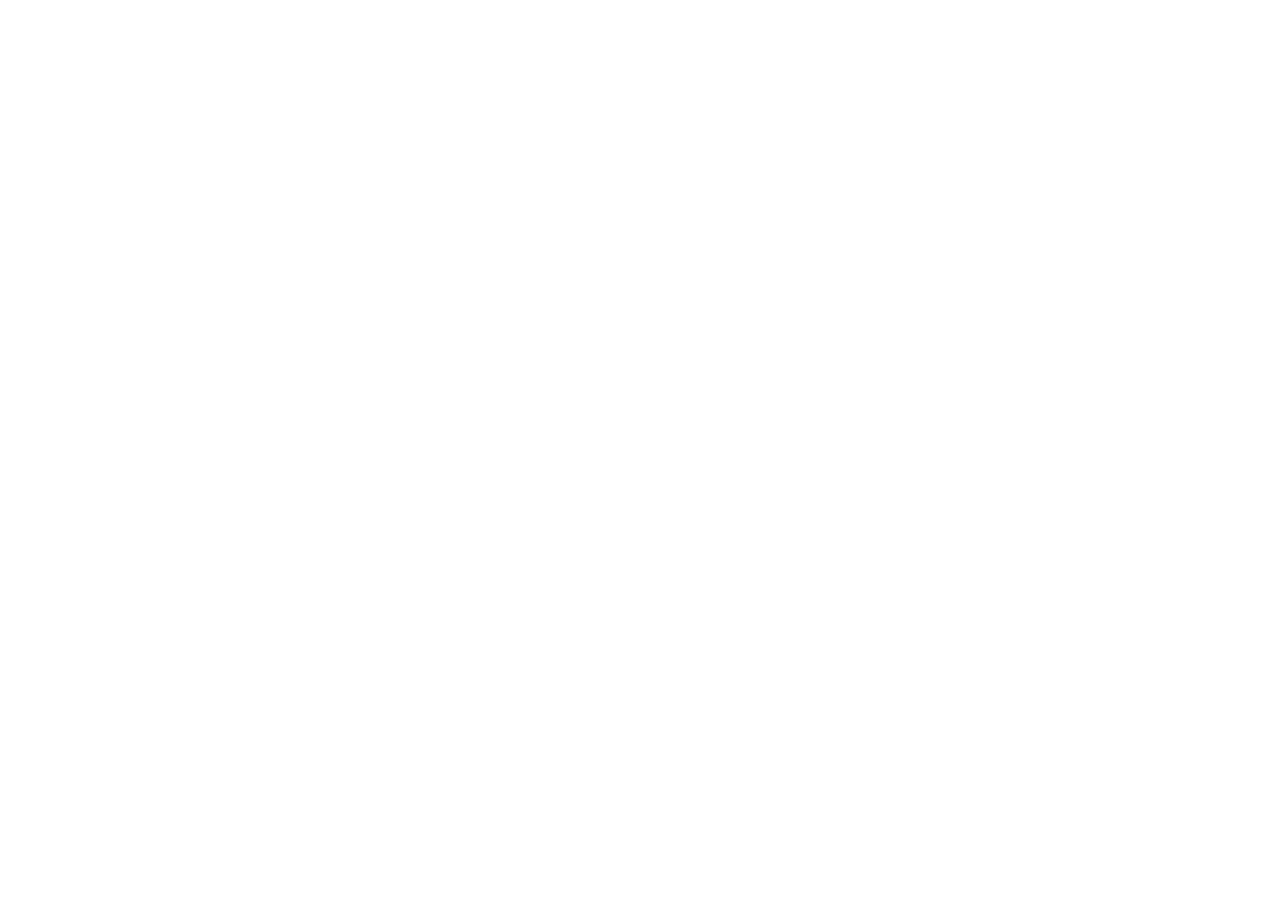
==== index.html @ 462b2a4e "创建大事件项目" ====
<!DOCTYPE html>
<html lang="en">
<head>
    <meta charset="UTF-8">
    <meta http-equiv="X-UA-Compatible" content="IE=edge">
    <meta name="viewport" content="width=device-width, initial-scale=1.0">
    <title>Document</title>
</head>
<body>
    
</body>
</html>
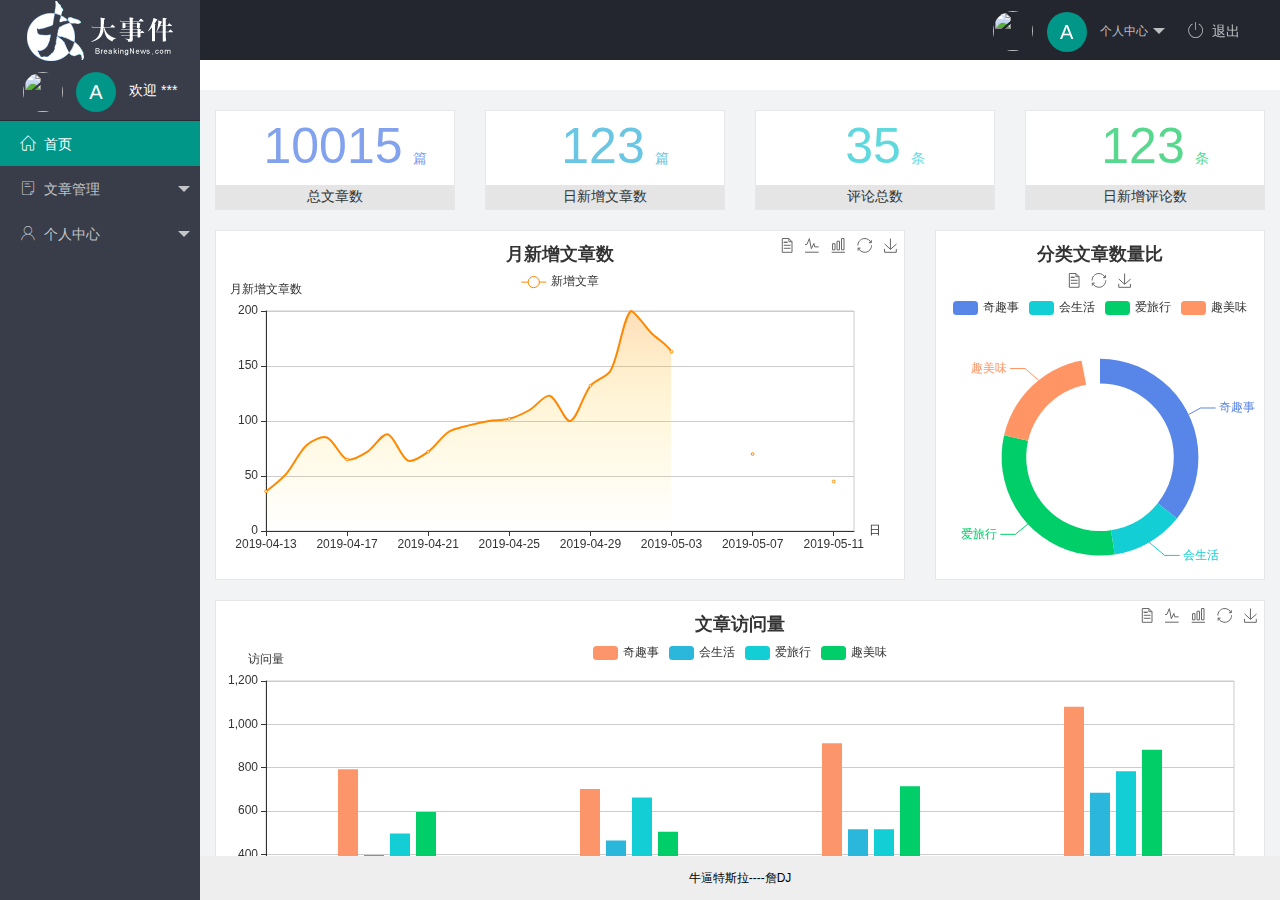
==== commit 27169ee4: "提交了index功能" ====
--- a/index.html
+++ b/index.html
@@ -1,12 +1,89 @@
 <!DOCTYPE html>
 <html lang="en">
+
 <head>
-    <meta charset="UTF-8">
-    <meta http-equiv="X-UA-Compatible" content="IE=edge">
-    <meta name="viewport" content="width=device-width, initial-scale=1.0">
+    <meta charset="UTF-8" />
+    <meta http-equiv="X-UA-Compatible" content="IE=edge" />
+    <meta name="viewport" content="width=device-width, initial-scale=1.0" />
     <title>Document</title>
+    <link rel="stylesheet" href="/assets/lib/layui/css/layui.css" />
+    <link rel="stylesheet" href="/assets/fonts/iconfont.css">
+    <link rel="stylesheet" href="/assets/css/index.css">
 </head>
+
 <body>
-    
+    <div class="layui-layout layui-layout-admin">
+        <div class="layui-header">
+            <div class="layui-logo layui-hide-xs layui-bg-black">
+                <img src="/assets/images/logo.png" alt="" />
+            </div>
+
+            <ul class="layui-nav layui-layout-right">
+                <li class="layui-nav-item layui-hide layui-show-md-inline-block">
+                    <!-- 右侧导航栏上面头像 -->
+                    <a href="javascript:;" class="userinfo">
+                        <img src="http://t.cn/RCzsdCq" class="layui-nav-img" />
+                        <span class="text-avatar">A</span>
+                        个人中心
+                    </a>
+                    <dl class="layui-nav-child">
+                        <dd><a href="">基本资料</a></dd>
+                        <dd><a href="">更换头像</a></dd>
+                        <dd><a href="">重置密码</a></dd>
+                    </dl>
+                </li>
+                <li class="layui-nav-item" lay-header-event="menuRight" lay-unselect>
+                    <a href="javascript:;" id="btnLogout"><span class="iconfont icon-tuichu"></span>退出</a>
+                </li>
+            </ul>
+        </div>
+
+
+        <div class="layui-side layui-bg-black">
+            <div class="layui-side-scroll">
+                <!-- 左侧导航区域（可配合layui已有的垂直导航） -->
+                <ul class="layui-nav layui-nav-tree" lay-shrink="all">
+                    <!-- 左侧侧边栏上面头像 -->
+                    <div class="userinfo">
+                        <img src="http://t.cn/RCzsdCq" class="layui-nav-img" />
+                        <span class="text-avatar">A</span>
+                        <span id="welcome">欢迎 ***</span>
+                    </div>
+                    <li class="layui-nav-item layui-this"><a href="/home/dashboard.html" target="fm"><span
+                                class="iconfont icon-home"></span>首页</a></li>
+                    <li class="layui-nav-item">
+                        <a class="" href="javascript:;"><span class="iconfont icon-16"></span>文章管理</a>
+                        <dl class="layui-nav-child">
+                            <dd><a href="javascript:;"><i class="layui-icon layui-icon-app"></i>文章类别</a></dd>
+                            <dd><a href="javascript:;"><i class="layui-icon layui-icon-app"></i>文章列表</a></dd>
+                            <dd><a href="javascript:;"><i class="layui-icon layui-icon-app"></i>发布文章</a></dd>
+                        </dl>
+                    </li>
+                    <li class="layui-nav-item">
+                        <a href="javascript:;"><span class="iconfont icon-user"></span>个人中心</a>
+                        <dl class="layui-nav-child">
+                            <dd><a href="javascript:;"><i class="layui-icon layui-icon-app"></i>基本资料</a></dd>
+                            <dd><a href="javascript:;"><i class="layui-icon layui-icon-app"></i>更换头像</a></dd>
+                            <dd><a href="javascript:;"><i class="layui-icon layui-icon-app"></i>重置密码</a></dd>
+                        </dl>
+                    </li>
+                </ul>
+            </div>
+        </div>
+        <div class="layui-body">
+            <!-- 内容主体区域 -->
+            <div style="padding: 15px"></div>
+            <iframe name="fm" src="/home/dashboard.html" frameborder="0"></iframe>
+        </div>
+
+        <div class="layui-footer">
+            牛逼特斯拉----詹DJ
+        </div>
+    </div>
+    <script src="/assets/lib/layui/layui.all.js"></script>
+    <script src="/assets/lib/jquery.js"></script>
+    <script src="/assets/js/baseUrl.js"></script>
+    <script src="/assets/js/index.js"></script>
 </body>
+
 </html>--- a/assets/lib/layui/css/layui.css
+++ b/assets/lib/layui/css/layui.css
@@ -0,0 +1,2 @@
+/** layui-v2.5.5 MIT License By https://www.layui.com */
+ .layui-inline,img{display:inline-block;vertical-align:middle}h1,h2,h3,h4,h5,h6{font-weight:400}.layui-edge,.layui-header,.layui-inline,.layui-main{position:relative}.layui-body,.layui-edge,.layui-elip{overflow:hidden}.layui-btn,.layui-edge,.layui-inline,img{vertical-align:middle}.layui-btn,.layui-disabled,.layui-icon,.layui-unselect{-moz-user-select:none;-webkit-user-select:none;-ms-user-select:none}.layui-elip,.layui-form-checkbox span,.layui-form-pane .layui-form-label{text-overflow:ellipsis;white-space:nowrap}.layui-breadcrumb,.layui-tree-btnGroup{visibility:hidden}blockquote,body,button,dd,div,dl,dt,form,h1,h2,h3,h4,h5,h6,input,li,ol,p,pre,td,textarea,th,ul{margin:0;padding:0;-webkit-tap-highlight-color:rgba(0,0,0,0)}a:active,a:hover{outline:0}img{border:none}li{list-style:none}table{border-collapse:collapse;border-spacing:0}h4,h5,h6{font-size:100%}button,input,optgroup,option,select,textarea{font-family:inherit;font-size:inherit;font-style:inherit;font-weight:inherit;outline:0}pre{white-space:pre-wrap;white-space:-moz-pre-wrap;white-space:-pre-wrap;white-space:-o-pre-wrap;word-wrap:break-word}body{line-height:24px;font:14px Helvetica Neue,Helvetica,PingFang SC,Tahoma,Arial,sans-serif}hr{height:1px;margin:10px 0;border:0;clear:both}a{color:#333;text-decoration:none}a:hover{color:#777}a cite{font-style:normal;*cursor:pointer}.layui-border-box,.layui-border-box *{box-sizing:border-box}.layui-box,.layui-box *{box-sizing:content-box}.layui-clear{clear:both;*zoom:1}.layui-clear:after{content:'\20';clear:both;*zoom:1;display:block;height:0}.layui-inline{*display:inline;*zoom:1}.layui-edge{display:inline-block;width:0;height:0;border-width:6px;border-style:dashed;border-color:transparent}.layui-edge-top{top:-4px;border-bottom-color:#999;border-bottom-style:solid}.layui-edge-right{border-left-color:#999;border-left-style:solid}.layui-edge-bottom{top:2px;border-top-color:#999;border-top-style:solid}.layui-edge-left{border-right-color:#999;border-right-style:solid}.layui-disabled,.layui-disabled:hover{color:#d2d2d2!important;cursor:not-allowed!important}.layui-circle{border-radius:100%}.layui-show{display:block!important}.layui-hide{display:none!important}@font-face{font-family:layui-icon;src:url(../font/iconfont.eot?v=250);src:url(../font/iconfont.eot?v=250#iefix) format('embedded-opentype'),url(../font/iconfont.woff2?v=250) format('woff2'),url(../font/iconfont.woff?v=250) format('woff'),url(../font/iconfont.ttf?v=250) format('truetype'),url(../font/iconfont.svg?v=250#layui-icon) format('svg')}.layui-icon{font-family:layui-icon!important;font-size:16px;font-style:normal;-webkit-font-smoothing:antialiased;-moz-osx-font-smoothing:grayscale}.layui-icon-reply-fill:before{content:"\e611"}.layui-icon-set-fill:before{content:"\e614"}.layui-icon-menu-fill:before{content:"\e60f"}.layui-icon-search:before{content:"\e615"}.layui-icon-share:before{content:"\e641"}.layui-icon-set-sm:before{content:"\e620"}.layui-icon-engine:before{content:"\e628"}.layui-icon-close:before{content:"\1006"}.layui-icon-close-fill:before{content:"\1007"}.layui-icon-chart-screen:before{content:"\e629"}.layui-icon-star:before{content:"\e600"}.layui-icon-circle-dot:before{content:"\e617"}.layui-icon-chat:before{content:"\e606"}.layui-icon-release:before{content:"\e609"}.layui-icon-list:before{content:"\e60a"}.layui-icon-chart:before{content:"\e62c"}.layui-icon-ok-circle:before{content:"\1005"}.layui-icon-layim-theme:before{content:"\e61b"}.layui-icon-table:before{content:"\e62d"}.layui-icon-right:before{content:"\e602"}.layui-icon-left:before{content:"\e603"}.layui-icon-cart-simple:before{content:"\e698"}.layui-icon-face-cry:before{content:"\e69c"}.layui-icon-face-smile:before{content:"\e6af"}.layui-icon-survey:before{content:"\e6b2"}.layui-icon-tree:before{content:"\e62e"}.layui-icon-upload-circle:before{content:"\e62f"}.layui-icon-add-circle:before{content:"\e61f"}.layui-icon-download-circle:before{content:"\e601"}.layui-icon-templeate-1:before{content:"\e630"}.layui-icon-util:before{content:"\e631"}.layui-icon-face-surprised:before{content:"\e664"}.layui-icon-edit:before{content:"\e642"}.layui-icon-speaker:before{content:"\e645"}.layui-icon-down:before{content:"\e61a"}.layui-icon-file:before{content:"\e621"}.layui-icon-layouts:before{content:"\e632"}.layui-icon-rate-half:before{content:"\e6c9"}.layui-icon-add-circle-fine:before{content:"\e608"}.layui-icon-prev-circle:before{content:"\e633"}.layui-icon-read:before{content:"\e705"}.layui-icon-404:before{content:"\e61c"}.layui-icon-carousel:before{content:"\e634"}.layui-icon-help:before{content:"\e607"}.layui-icon-code-circle:before{content:"\e635"}.layui-icon-water:before{content:"\e636"}.layui-icon-username:before{content:"\e66f"}.layui-icon-find-fill:before{content:"\e670"}.layui-icon-about:before{content:"\e60b"}.layui-icon-location:before{content:"\e715"}.layui-icon-up:before{content:"\e619"}.layui-icon-pause:before{content:"\e651"}.layui-icon-date:before{content:"\e637"}.layui-icon-layim-uploadfile:before{content:"\e61d"}.layui-icon-delete:before{content:"\e640"}.layui-icon-play:before{content:"\e652"}.layui-icon-top:before{content:"\e604"}.layui-icon-friends:before{content:"\e612"}.layui-icon-refresh-3:before{content:"\e9aa"}.layui-icon-ok:before{content:"\e605"}.layui-icon-layer:before{content:"\e638"}.layui-icon-face-smile-fine:before{content:"\e60c"}.layui-icon-dollar:before{content:"\e659"}.layui-icon-group:before{content:"\e613"}.layui-icon-layim-download:before{content:"\e61e"}.layui-icon-picture-fine:before{content:"\e60d"}.layui-icon-link:before{content:"\e64c"}.layui-icon-diamond:before{content:"\e735"}.layui-icon-log:before{content:"\e60e"}.layui-icon-rate-solid:before{content:"\e67a"}.layui-icon-fonts-del:before{content:"\e64f"}.layui-icon-unlink:before{content:"\e64d"}.layui-icon-fonts-clear:before{content:"\e639"}.layui-icon-triangle-r:before{content:"\e623"}.layui-icon-circle:before{content:"\e63f"}.layui-icon-radio:before{content:"\e643"}.layui-icon-align-center:before{content:"\e647"}.layui-icon-align-right:before{content:"\e648"}.layui-icon-align-left:before{content:"\e649"}.layui-icon-loading-1:before{content:"\e63e"}.layui-icon-return:before{content:"\e65c"}.layui-icon-fonts-strong:before{content:"\e62b"}.layui-icon-upload:before{content:"\e67c"}.layui-icon-dialogue:before{content:"\e63a"}.layui-icon-video:before{content:"\e6ed"}.layui-icon-headset:before{content:"\e6fc"}.layui-icon-cellphone-fine:before{content:"\e63b"}.layui-icon-add-1:before{content:"\e654"}.layui-icon-face-smile-b:before{content:"\e650"}.layui-icon-fonts-html:before{content:"\e64b"}.layui-icon-form:before{content:"\e63c"}.layui-icon-cart:before{content:"\e657"}.layui-icon-camera-fill:before{content:"\e65d"}.layui-icon-tabs:before{content:"\e62a"}.layui-icon-fonts-code:before{content:"\e64e"}.layui-icon-fire:before{content:"\e756"}.layui-icon-set:before{content:"\e716"}.layui-icon-fonts-u:before{content:"\e646"}.layui-icon-triangle-d:before{content:"\e625"}.layui-icon-tips:before{content:"\e702"}.layui-icon-picture:before{content:"\e64a"}.layui-icon-more-vertical:before{content:"\e671"}.layui-icon-flag:before{content:"\e66c"}.layui-icon-loading:before{content:"\e63d"}.layui-icon-fonts-i:before{content:"\e644"}.layui-icon-refresh-1:before{content:"\e666"}.layui-icon-rmb:before{content:"\e65e"}.layui-icon-home:before{content:"\e68e"}.layui-icon-user:before{content:"\e770"}.layui-icon-notice:before{content:"\e667"}.layui-icon-login-weibo:before{content:"\e675"}.layui-icon-voice:before{content:"\e688"}.layui-icon-upload-drag:before{content:"\e681"}.layui-icon-login-qq:before{content:"\e676"}.layui-icon-snowflake:before{content:"\e6b1"}.layui-icon-file-b:before{content:"\e655"}.layui-icon-template:before{content:"\e663"}.layui-icon-auz:before{content:"\e672"}.layui-icon-console:before{content:"\e665"}.layui-icon-app:before{content:"\e653"}.layui-icon-prev:before{content:"\e65a"}.layui-icon-website:before{content:"\e7ae"}.layui-icon-next:before{content:"\e65b"}.layui-icon-component:before{content:"\e857"}.layui-icon-more:before{content:"\e65f"}.layui-icon-login-wechat:before{content:"\e677"}.layui-icon-shrink-right:before{content:"\e668"}.layui-icon-spread-left:before{content:"\e66b"}.layui-icon-camera:before{content:"\e660"}.layui-icon-note:before{content:"\e66e"}.layui-icon-refresh:before{content:"\e669"}.layui-icon-female:before{content:"\e661"}.layui-icon-male:before{content:"\e662"}.layui-icon-password:before{content:"\e673"}.layui-icon-senior:before{content:"\e674"}.layui-icon-theme:before{content:"\e66a"}.layui-icon-tread:before{content:"\e6c5"}.layui-icon-praise:before{content:"\e6c6"}.layui-icon-star-fill:before{content:"\e658"}.layui-icon-rate:before{content:"\e67b"}.layui-icon-template-1:before{content:"\e656"}.layui-icon-vercode:before{content:"\e679"}.layui-icon-cellphone:before{content:"\e678"}.layui-icon-screen-full:before{content:"\e622"}.layui-icon-screen-restore:before{content:"\e758"}.layui-icon-cols:before{content:"\e610"}.layui-icon-export:before{content:"\e67d"}.layui-icon-print:before{content:"\e66d"}.layui-icon-slider:before{content:"\e714"}.layui-icon-addition:before{content:"\e624"}.layui-icon-subtraction:before{content:"\e67e"}.layui-icon-service:before{content:"\e626"}.layui-icon-transfer:before{content:"\e691"}.layui-main{width:1140px;margin:0 auto}.layui-header{z-index:1000;height:60px}.layui-header a:hover{transition:all .5s;-webkit-transition:all .5s}.layui-side{position:fixed;left:0;top:0;bottom:0;z-index:999;width:200px;overflow-x:hidden}.layui-side-scroll{position:relative;width:220px;height:100%;overflow-x:hidden}.layui-body{position:absolute;left:200px;right:0;top:0;bottom:0;z-index:998;width:auto;overflow-y:auto;box-sizing:border-box}.layui-layout-body{overflow:hidden}.layui-layout-admin .layui-header{background-color:#23262E}.layui-layout-admin .layui-side{top:60px;width:200px;overflow-x:hidden}.layui-layout-admin .layui-body{position:fixed;top:60px;bottom:44px}.layui-layout-admin .layui-main{width:auto;margin:0 15px}.layui-layout-admin .layui-footer{position:fixed;left:200px;right:0;bottom:0;height:44px;line-height:44px;padding:0 15px;background-color:#eee}.layui-layout-admin .layui-logo{position:absolute;left:0;top:0;width:200px;height:100%;line-height:60px;text-align:center;color:#009688;font-size:16px}.layui-layout-admin .layui-header .layui-nav{background:0 0}.layui-layout-left{position:absolute!important;left:200px;top:0}.layui-layout-right{position:absolute!important;right:0;top:0}.layui-container{position:relative;margin:0 auto;padding:0 15px;box-sizing:border-box}.layui-fluid{position:relative;margin:0 auto;padding:0 15px}.layui-row:after,.layui-row:before{content:'';display:block;clear:both}.layui-col-lg1,.layui-col-lg10,.layui-col-lg11,.layui-col-lg12,.layui-col-lg2,.layui-col-lg3,.layui-col-lg4,.layui-col-lg5,.layui-col-lg6,.layui-col-lg7,.layui-col-lg8,.layui-col-lg9,.layui-col-md1,.layui-col-md10,.layui-col-md11,.layui-col-md12,.layui-col-md2,.layui-col-md3,.layui-col-md4,.layui-col-md5,.layui-col-md6,.layui-col-md7,.layui-col-md8,.layui-col-md9,.layui-col-sm1,.layui-col-sm10,.layui-col-sm11,.layui-col-sm12,.layui-col-sm2,.layui-col-sm3,.layui-col-sm4,.layui-col-sm5,.layui-col-sm6,.layui-col-sm7,.layui-col-sm8,.layui-col-sm9,.layui-col-xs1,.layui-col-xs10,.layui-col-xs11,.layui-col-xs12,.layui-col-xs2,.layui-col-xs3,.layui-col-xs4,.layui-col-xs5,.layui-col-xs6,.layui-col-xs7,.layui-col-xs8,.layui-col-xs9{position:relative;display:block;box-sizing:border-box}.layui-col-xs1,.layui-col-xs10,.layui-col-xs11,.layui-col-xs12,.layui-col-xs2,.layui-col-xs3,.layui-col-xs4,.layui-col-xs5,.layui-col-xs6,.layui-col-xs7,.layui-col-xs8,.layui-col-xs9{float:left}.layui-col-xs1{width:8.33333333%}.layui-col-xs2{width:16.66666667%}.layui-col-xs3{width:25%}.layui-col-xs4{width:33.33333333%}.layui-col-xs5{width:41.66666667%}.layui-col-xs6{width:50%}.layui-col-xs7{width:58.33333333%}.layui-col-xs8{width:66.66666667%}.layui-col-xs9{width:75%}.layui-col-xs10{width:83.33333333%}.layui-col-xs11{width:91.66666667%}.layui-col-xs12{width:100%}.layui-col-xs-offset1{margin-left:8.33333333%}.layui-col-xs-offset2{margin-left:16.66666667%}.layui-col-xs-offset3{margin-left:25%}.layui-col-xs-offset4{margin-left:33.33333333%}.layui-col-xs-offset5{margin-left:41.66666667%}.layui-col-xs-offset6{margin-left:50%}.layui-col-xs-offset7{margin-left:58.33333333%}.layui-col-xs-offset8{margin-left:66.66666667%}.layui-col-xs-offset9{margin-left:75%}.layui-col-xs-offset10{margin-left:83.33333333%}.layui-col-xs-offset11{margin-left:91.66666667%}.layui-col-xs-offset12{margin-left:100%}@media screen and (max-width:768px){.layui-hide-xs{display:none!important}.layui-show-xs-block{display:block!important}.layui-show-xs-inline{display:inline!important}.layui-show-xs-inline-block{display:inline-block!important}}@media screen and (min-width:768px){.layui-container{width:750px}.layui-hide-sm{display:none!important}.layui-show-sm-block{display:block!important}.layui-show-sm-inline{display:inline!important}.layui-show-sm-inline-block{display:inline-block!important}.layui-col-sm1,.layui-col-sm10,.layui-col-sm11,.layui-col-sm12,.layui-col-sm2,.layui-col-sm3,.layui-col-sm4,.layui-col-sm5,.layui-col-sm6,.layui-col-sm7,.layui-col-sm8,.layui-col-sm9{float:left}.layui-col-sm1{width:8.33333333%}.layui-col-sm2{width:16.66666667%}.layui-col-sm3{width:25%}.layui-col-sm4{width:33.33333333%}.layui-col-sm5{width:41.66666667%}.layui-col-sm6{width:50%}.layui-col-sm7{width:58.33333333%}.layui-col-sm8{width:66.66666667%}.layui-col-sm9{width:75%}.layui-col-sm10{width:83.33333333%}.layui-col-sm11{width:91.66666667%}.layui-col-sm12{width:100%}.layui-col-sm-offset1{margin-left:8.33333333%}.layui-col-sm-offset2{margin-left:16.66666667%}.layui-col-sm-offset3{margin-left:25%}.layui-col-sm-offset4{margin-left:33.33333333%}.layui-col-sm-offset5{margin-left:41.66666667%}.layui-col-sm-offset6{margin-left:50%}.layui-col-sm-offset7{margin-left:58.33333333%}.layui-col-sm-offset8{margin-left:66.66666667%}.layui-col-sm-offset9{margin-left:75%}.layui-col-sm-offset10{margin-left:83.33333333%}.layui-col-sm-offset11{margin-left:91.66666667%}.layui-col-sm-offset12{margin-left:100%}}@media screen and (min-width:992px){.layui-container{width:970px}.layui-hide-md{display:none!important}.layui-show-md-block{display:block!important}.layui-show-md-inline{display:inline!important}.layui-show-md-inline-block{display:inline-block!important}.layui-col-md1,.layui-col-md10,.layui-col-md11,.layui-col-md12,.layui-col-md2,.layui-col-md3,.layui-col-md4,.layui-col-md5,.layui-col-md6,.layui-col-md7,.layui-col-md8,.layui-col-md9{float:left}.layui-col-md1{width:8.33333333%}.layui-col-md2{width:16.66666667%}.layui-col-md3{width:25%}.layui-col-md4{width:33.33333333%}.layui-col-md5{width:41.66666667%}.layui-col-md6{width:50%}.layui-col-md7{width:58.33333333%}.layui-col-md8{width:66.66666667%}.layui-col-md9{width:75%}.layui-col-md10{width:83.33333333%}.layui-col-md11{width:91.66666667%}.layui-col-md12{width:100%}.layui-col-md-offset1{margin-left:8.33333333%}.layui-col-md-offset2{margin-left:16.66666667%}.layui-col-md-offset3{margin-left:25%}.layui-col-md-offset4{margin-left:33.33333333%}.layui-col-md-offset5{margin-left:41.66666667%}.layui-col-md-offset6{margin-left:50%}.layui-col-md-offset7{margin-left:58.33333333%}.layui-col-md-offset8{margin-left:66.66666667%}.layui-col-md-offset9{margin-left:75%}.layui-col-md-offset10{margin-left:83.33333333%}.layui-col-md-offset11{margin-left:91.66666667%}.layui-col-md-offset12{margin-left:100%}}@media screen and (min-width:1200px){.layui-container{width:1170px}.layui-hide-lg{display:none!important}.layui-show-lg-block{display:block!important}.layui-show-lg-inline{display:inline!important}.layui-show-lg-inline-block{display:inline-block!important}.layui-col-lg1,.layui-col-lg10,.layui-col-lg11,.layui-col-lg12,.layui-col-lg2,.layui-col-lg3,.layui-col-lg4,.layui-col-lg5,.layui-col-lg6,.layui-col-lg7,.layui-col-lg8,.layui-col-lg9{float:left}.layui-col-lg1{width:8.33333333%}.layui-col-lg2{width:16.66666667%}.layui-col-lg3{width:25%}.layui-col-lg4{width:33.33333333%}.layui-col-lg5{width:41.66666667%}.layui-col-lg6{width:50%}.layui-col-lg7{width:58.33333333%}.layui-col-lg8{width:66.66666667%}.layui-col-lg9{width:75%}.layui-col-lg10{width:83.33333333%}.layui-col-lg11{width:91.66666667%}.layui-col-lg12{width:100%}.layui-col-lg-offset1{margin-left:8.33333333%}.layui-col-lg-offset2{margin-left:16.66666667%}.layui-col-lg-offset3{margin-left:25%}.layui-col-lg-offset4{margin-left:33.33333333%}.layui-col-lg-offset5{margin-left:41.66666667%}.layui-col-lg-offset6{margin-left:50%}.layui-col-lg-offset7{margin-left:58.33333333%}.layui-col-lg-offset8{margin-left:66.66666667%}.layui-col-lg-offset9{margin-left:75%}.layui-col-lg-offset10{margin-left:83.33333333%}.layui-col-lg-offset11{margin-left:91.66666667%}.layui-col-lg-offset12{margin-left:100%}}.layui-col-space1{margin:-.5px}.layui-col-space1>*{padding:.5px}.layui-col-space3{margin:-1.5px}.layui-col-space3>*{padding:1.5px}.layui-col-space5{margin:-2.5px}.layui-col-space5>*{padding:2.5px}.layui-col-space8{margin:-3.5px}.layui-col-space8>*{padding:3.5px}.layui-col-space10{margin:-5px}.layui-col-space10>*{padding:5px}.layui-col-space12{margin:-6px}.layui-col-space12>*{padding:6px}.layui-col-space15{margin:-7.5px}.layui-col-space15>*{padding:7.5px}.layui-col-space18{margin:-9px}.layui-col-space18>*{padding:9px}.layui-col-space20{margin:-10px}.layui-col-space20>*{padding:10px}.layui-col-space22{margin:-11px}.layui-col-space22>*{padding:11px}.layui-col-space25{margin:-12.5px}.layui-col-space25>*{padding:12.5px}.layui-col-space30{margin:-15px}.layui-col-space30>*{padding:15px}.layui-btn,.layui-input,.layui-select,.layui-textarea,.layui-upload-button{outline:0;-webkit-appearance:none;transition:all .3s;-webkit-transition:all .3s;box-sizing:border-box}.layui-elem-quote{margin-bottom:10px;padding:15px;line-height:22px;border-left:5px solid #009688;border-radius:0 2px 2px 0;background-color:#f2f2f2}.layui-quote-nm{border-style:solid;border-width:1px 1px 1px 5px;background:0 0}.layui-elem-field{margin-bottom:10px;padding:0;border-width:1px;border-style:solid}.layui-elem-field legend{margin-left:20px;padding:0 10px;font-size:20px;font-weight:300}.layui-field-title{margin:10px 0 20px;border-width:1px 0 0}.layui-field-box{padding:10px 15px}.layui-field-title .layui-field-box{padding:10px 0}.layui-progress{position:relative;height:6px;border-radius:20px;background-color:#e2e2e2}.layui-progress-bar{position:absolute;left:0;top:0;width:0;max-width:100%;height:6px;border-radius:20px;text-align:right;background-color:#5FB878;transition:all .3s;-webkit-transition:all .3s}.layui-progress-big,.layui-progress-big .layui-progress-bar{height:18px;line-height:18px}.layui-progress-text{position:relative;top:-20px;line-height:18px;font-size:12px;color:#666}.layui-progress-big .layui-progress-text{position:static;padding:0 10px;color:#fff}.layui-collapse{border-width:1px;border-style:solid;border-radius:2px}.layui-colla-content,.layui-colla-item{border-top-width:1px;border-top-style:solid}.layui-colla-item:first-child{border-top:none}.layui-colla-title{position:relative;height:42px;line-height:42px;padding:0 15px 0 35px;color:#333;background-color:#f2f2f2;cursor:pointer;font-size:14px;overflow:hidden}.layui-colla-content{display:none;padding:10px 15px;line-height:22px;color:#666}.layui-colla-icon{position:absolute;left:15px;top:0;font-size:14px}.layui-card{margin-bottom:15px;border-radius:2px;background-color:#fff;box-shadow:0 1px 2px 0 rgba(0,0,0,.05)}.layui-card:last-child{margin-bottom:0}.layui-card-header{position:relative;height:42px;line-height:42px;padding:0 15px;border-bottom:1px solid #f6f6f6;color:#333;border-radius:2px 2px 0 0;font-size:14px}.layui-bg-black,.layui-bg-blue,.layui-bg-cyan,.layui-bg-green,.layui-bg-orange,.layui-bg-red{color:#fff!important}.layui-card-body{position:relative;padding:10px 15px;line-height:24px}.layui-card-body[pad15]{padding:15px}.layui-card-body[pad20]{padding:20px}.layui-card-body .layui-table{margin:5px 0}.layui-card .layui-tab{margin:0}.layui-panel-window{position:relative;padding:15px;border-radius:0;border-top:5px solid #E6E6E6;background-color:#fff}.layui-auxiliar-moving{position:fixed;left:0;right:0;top:0;bottom:0;width:100%;height:100%;background:0 0;z-index:9999999999}.layui-form-label,.layui-form-mid,.layui-form-select,.layui-input-block,.layui-input-inline,.layui-textarea{position:relative}.layui-bg-red{background-color:#FF5722!important}.layui-bg-orange{background-color:#FFB800!important}.layui-bg-green{background-color:#009688!important}.layui-bg-cyan{background-color:#2F4056!important}.layui-bg-blue{background-color:#1E9FFF!important}.layui-bg-black{background-color:#393D49!important}.layui-bg-gray{background-color:#eee!important;color:#666!important}.layui-badge-rim,.layui-colla-content,.layui-colla-item,.layui-collapse,.layui-elem-field,.layui-form-pane .layui-form-item[pane],.layui-form-pane .layui-form-label,.layui-input,.layui-layedit,.layui-layedit-tool,.layui-quote-nm,.layui-select,.layui-tab-bar,.layui-tab-card,.layui-tab-title,.layui-tab-title .layui-this:after,.layui-textarea{border-color:#e6e6e6}.layui-timeline-item:before,hr{background-color:#e6e6e6}.layui-text{line-height:22px;font-size:14px;color:#666}.layui-text h1,.layui-text h2,.layui-text h3{font-weight:500;color:#333}.layui-text h1{font-size:30px}.layui-text h2{font-size:24px}.layui-text h3{font-size:18px}.layui-text a:not(.layui-btn){color:#01AAED}.layui-text a:not(.layui-btn):hover{text-decoration:underline}.layui-text ul{padding:5px 0 5px 15px}.layui-text ul li{margin-top:5px;list-style-type:disc}.layui-text em,.layui-word-aux{color:#999!important;padding:0 5px!important}.layui-btn{display:inline-block;height:38px;line-height:38px;padding:0 18px;background-color:#009688;color:#fff;white-space:nowrap;text-align:center;font-size:14px;border:none;border-radius:2px;cursor:pointer}.layui-btn:hover{opacity:.8;filter:alpha(opacity=80);color:#fff}.layui-btn:active{opacity:1;filter:alpha(opacity=100)}.layui-btn+.layui-btn{margin-left:10px}.layui-btn-container{font-size:0}.layui-btn-container .layui-btn{margin-right:10px;margin-bottom:10px}.layui-btn-container .layui-btn+.layui-btn{margin-left:0}.layui-table .layui-btn-container .layui-btn{margin-bottom:9px}.layui-btn-radius{border-radius:100px}.layui-btn .layui-icon{margin-right:3px;font-size:18px;vertical-align:bottom;vertical-align:middle\9}.layui-btn-primary{border:1px solid #C9C9C9;background-color:#fff;color:#555}.layui-btn-primary:hover{border-color:#009688;color:#333}.layui-btn-normal{background-color:#1E9FFF}.layui-btn-warm{background-color:#FFB800}.layui-btn-danger{background-color:#FF5722}.layui-btn-checked{background-color:#5FB878}.layui-btn-disabled,.layui-btn-disabled:active,.layui-btn-disabled:hover{border:1px solid #e6e6e6;background-color:#FBFBFB;color:#C9C9C9;cursor:not-allowed;opacity:1}.layui-btn-lg{height:44px;line-height:44px;padding:0 25px;font-size:16px}.layui-btn-sm{height:30px;line-height:30px;padding:0 10px;font-size:12px}.layui-btn-sm i{font-size:16px!important}.layui-btn-xs{height:22px;line-height:22px;padding:0 5px;font-size:12px}.layui-btn-xs i{font-size:14px!important}.layui-btn-group{display:inline-block;vertical-align:middle;font-size:0}.layui-btn-group .layui-btn{margin-left:0!important;margin-right:0!important;border-left:1px solid rgba(255,255,255,.5);border-radius:0}.layui-btn-group .layui-btn-primary{border-left:none}.layui-btn-group .layui-btn-primary:hover{border-color:#C9C9C9;color:#009688}.layui-btn-group .layui-btn:first-child{border-left:none;border-radius:2px 0 0 2px}.layui-btn-group .layui-btn-primary:first-child{border-left:1px solid #c9c9c9}.layui-btn-group .layui-btn:last-child{border-radius:0 2px 2px 0}.layui-btn-group .layui-btn+.layui-btn{margin-left:0}.layui-btn-group+.layui-btn-group{margin-left:10px}.layui-btn-fluid{width:100%}.layui-input,.layui-select,.layui-textarea{height:38px;line-height:1.3;line-height:38px\9;border-width:1px;border-style:solid;background-color:#fff;border-radius:2px}.layui-input::-webkit-input-placeholder,.layui-select::-webkit-input-placeholder,.layui-textarea::-webkit-input-placeholder{line-height:1.3}.layui-input,.layui-textarea{display:block;width:100%;padding-left:10px}.layui-input:hover,.layui-textarea:hover{border-color:#D2D2D2!important}.layui-input:focus,.layui-textarea:focus{border-color:#C9C9C9!important}.layui-textarea{min-height:100px;height:auto;line-height:20px;padding:6px 10px;resize:vertical}.layui-select{padding:0 10px}.layui-form input[type=checkbox],.layui-form input[type=radio],.layui-form select{display:none}.layui-form [lay-ignore]{display:initial}.layui-form-item{margin-bottom:15px;clear:both;*zoom:1}.layui-form-item:after{content:'\20';clear:both;*zoom:1;display:block;height:0}.layui-form-label{float:left;display:block;padding:9px 15px;width:80px;font-weight:400;line-height:20px;text-align:right}.layui-form-label-col{display:block;float:none;padding:9px 0;line-height:20px;text-align:left}.layui-form-item .layui-inline{margin-bottom:5px;margin-right:10px}.layui-input-block{margin-left:110px;min-height:36px}.layui-input-inline{display:inline-block;vertical-align:middle}.layui-form-item .layui-input-inline{float:left;width:190px;margin-right:10px}.layui-form-text .layui-input-inline{width:auto}.layui-form-mid{float:left;display:block;padding:9px 0!important;line-height:20px;margin-right:10px}.layui-form-danger+.layui-form-select .layui-input,.layui-form-danger:focus{border-color:#FF5722!important}.layui-form-select .layui-input{padding-right:30px;cursor:pointer}.layui-form-select .layui-edge{position:absolute;right:10px;top:50%;margin-top:-3px;cursor:pointer;border-width:6px;border-top-color:#c2c2c2;border-top-style:solid;transition:all .3s;-webkit-transition:all .3s}.layui-form-select dl{display:none;position:absolute;left:0;top:42px;padding:5px 0;z-index:899;min-width:100%;border:1px solid #d2d2d2;max-height:300px;overflow-y:auto;background-color:#fff;border-radius:2px;box-shadow:0 2px 4px rgba(0,0,0,.12);box-sizing:border-box}.layui-form-select dl dd,.layui-form-select dl dt{padding:0 10px;line-height:36px;white-space:nowrap;overflow:hidden;text-overflow:ellipsis}.layui-form-select dl dt{font-size:12px;color:#999}.layui-form-select dl dd{cursor:pointer}.layui-form-select dl dd:hover{background-color:#f2f2f2;-webkit-transition:.5s all;transition:.5s all}.layui-form-select .layui-select-group dd{padding-left:20px}.layui-form-select dl dd.layui-select-tips{padding-left:10px!important;color:#999}.layui-form-select dl dd.layui-this{background-color:#5FB878;color:#fff}.layui-form-checkbox,.layui-form-select dl dd.layui-disabled{background-color:#fff}.layui-form-selected dl{display:block}.layui-form-checkbox,.layui-form-checkbox *,.layui-form-switch{display:inline-block;vertical-align:middle}.layui-form-selected .layui-edge{margin-top:-9px;-webkit-transform:rotate(180deg);transform:rotate(180deg);margin-top:-3px\9}:root .layui-form-selected .layui-edge{margin-top:-9px\0/IE9}.layui-form-selectup dl{top:auto;bottom:42px}.layui-select-none{margin:5px 0;text-align:center;color:#999}.layui-select-disabled .layui-disabled{border-color:#eee!important}.layui-select-disabled .layui-edge{border-top-color:#d2d2d2}.layui-form-checkbox{position:relative;height:30px;line-height:30px;margin-right:10px;padding-right:30px;cursor:pointer;font-size:0;-webkit-transition:.1s linear;transition:.1s linear;box-sizing:border-box}.layui-form-checkbox span{padding:0 10px;height:100%;font-size:14px;border-radius:2px 0 0 2px;background-color:#d2d2d2;color:#fff;overflow:hidden}.layui-form-checkbox:hover span{background-color:#c2c2c2}.layui-form-checkbox i{position:absolute;right:0;top:0;width:30px;height:28px;border:1px solid #d2d2d2;border-left:none;border-radius:0 2px 2px 0;color:#fff;font-size:20px;text-align:center}.layui-form-checkbox:hover i{border-color:#c2c2c2;color:#c2c2c2}.layui-form-checked,.layui-form-checked:hover{border-color:#5FB878}.layui-form-checked span,.layui-form-checked:hover span{background-color:#5FB878}.layui-form-checked i,.layui-form-checked:hover i{color:#5FB878}.layui-form-item .layui-form-checkbox{margin-top:4px}.layui-form-checkbox[lay-skin=primary]{height:auto!important;line-height:normal!important;min-width:18px;min-height:18px;border:none!important;margin-right:0;padding-left:28px;padding-right:0;background:0 0}.layui-form-checkbox[lay-skin=primary] span{padding-left:0;padding-right:15px;line-height:18px;background:0 0;color:#666}.layui-form-checkbox[lay-skin=primary] i{right:auto;left:0;width:16px;height:16px;line-height:16px;border:1px solid #d2d2d2;font-size:12px;border-radius:2px;background-color:#fff;-webkit-transition:.1s linear;transition:.1s linear}.layui-form-checkbox[lay-skin=primary]:hover i{border-color:#5FB878;color:#fff}.layui-form-checked[lay-skin=primary] i{border-color:#5FB878!important;background-color:#5FB878;color:#fff}.layui-checkbox-disbaled[lay-skin=primary] span{background:0 0!important;color:#c2c2c2}.layui-checkbox-disbaled[lay-skin=primary]:hover i{border-color:#d2d2d2}.layui-form-item .layui-form-checkbox[lay-skin=primary]{margin-top:10px}.layui-form-switch{position:relative;height:22px;line-height:22px;min-width:35px;padding:0 5px;margin-top:8px;border:1px solid #d2d2d2;border-radius:20px;cursor:pointer;background-color:#fff;-webkit-transition:.1s linear;transition:.1s linear}.layui-form-switch i{position:absolute;left:5px;top:3px;width:16px;height:16px;border-radius:20px;background-color:#d2d2d2;-webkit-transition:.1s linear;transition:.1s linear}.layui-form-switch em{position:relative;top:0;width:25px;margin-left:21px;padding:0!important;text-align:center!important;color:#999!important;font-style:normal!important;font-size:12px}.layui-form-onswitch{border-color:#5FB878;background-color:#5FB878}.layui-checkbox-disbaled,.layui-checkbox-disbaled i{border-color:#e2e2e2!important}.layui-form-onswitch i{left:100%;margin-left:-21px;background-color:#fff}.layui-form-onswitch em{margin-left:5px;margin-right:21px;color:#fff!important}.layui-checkbox-disbaled span{background-color:#e2e2e2!important}.layui-checkbox-disbaled:hover i{color:#fff!important}[lay-radio]{display:none}.layui-form-radio,.layui-form-radio *{display:inline-block;vertical-align:middle}.layui-form-radio{line-height:28px;margin:6px 10px 0 0;padding-right:10px;cursor:pointer;font-size:0}.layui-form-radio *{font-size:14px}.layui-form-radio>i{margin-right:8px;font-size:22px;color:#c2c2c2}.layui-form-radio>i:hover,.layui-form-radioed>i{color:#5FB878}.layui-radio-disbaled>i{color:#e2e2e2!important}.layui-form-pane .layui-form-label{width:110px;padding:8px 15px;height:38px;line-height:20px;border-width:1px;border-style:solid;border-radius:2px 0 0 2px;text-align:center;background-color:#FBFBFB;overflow:hidden;box-sizing:border-box}.layui-form-pane .layui-input-inline{margin-left:-1px}.layui-form-pane .layui-input-block{margin-left:110px;left:-1px}.layui-form-pane .layui-input{border-radius:0 2px 2px 0}.layui-form-pane .layui-form-text .layui-form-label{float:none;width:100%;border-radius:2px;box-sizing:border-box;text-align:left}.layui-form-pane .layui-form-text .layui-input-inline{display:block;margin:0;top:-1px;clear:both}.layui-form-pane .layui-form-text .layui-input-block{margin:0;left:0;top:-1px}.layui-form-pane .layui-form-text .layui-textarea{min-height:100px;border-radius:0 0 2px 2px}.layui-form-pane .layui-form-checkbox{margin:4px 0 4px 10px}.layui-form-pane .layui-form-radio,.layui-form-pane .layui-form-switch{margin-top:6px;margin-left:10px}.layui-form-pane .layui-form-item[pane]{position:relative;border-width:1px;border-style:solid}.layui-form-pane .layui-form-item[pane] .layui-form-label{position:absolute;left:0;top:0;height:100%;border-width:0 1px 0 0}.layui-form-pane .layui-form-item[pane] .layui-input-inline{margin-left:110px}@media screen and (max-width:450px){.layui-form-item .layui-form-label{text-overflow:ellipsis;overflow:hidden;white-space:nowrap}.layui-form-item .layui-inline{display:block;margin-right:0;margin-bottom:20px;clear:both}.layui-form-item .layui-inline:after{content:'\20';clear:both;display:block;height:0}.layui-form-item .layui-input-inline{display:block;float:none;left:-3px;width:auto;margin:0 0 10px 112px}.layui-form-item .layui-input-inline+.layui-form-mid{margin-left:110px;top:-5px;padding:0}.layui-form-item .layui-form-checkbox{margin-right:5px;margin-bottom:5px}}.layui-layedit{border-width:1px;border-style:solid;border-radius:2px}.layui-layedit-tool{padding:3px 5px;border-bottom-width:1px;border-bottom-style:solid;font-size:0}.layedit-tool-fixed{position:fixed;top:0;border-top:1px solid #e2e2e2}.layui-layedit-tool .layedit-tool-mid,.layui-layedit-tool .layui-icon{display:inline-block;vertical-align:middle;text-align:center;font-size:14px}.layui-layedit-tool .layui-icon{position:relative;width:32px;height:30px;line-height:30px;margin:3px 5px;color:#777;cursor:pointer;border-radius:2px}.layui-layedit-tool .layui-icon:hover{color:#393D49}.layui-layedit-tool .layui-icon:active{color:#000}.layui-layedit-tool .layedit-tool-active{background-color:#e2e2e2;color:#000}.layui-layedit-tool .layui-disabled,.layui-layedit-tool .layui-disabled:hover{color:#d2d2d2;cursor:not-allowed}.layui-layedit-tool .layedit-tool-mid{width:1px;height:18px;margin:0 10px;background-color:#d2d2d2}.layedit-tool-html{width:50px!important;font-size:30px!important}.layedit-tool-b,.layedit-tool-code,.layedit-tool-help{font-size:16px!important}.layedit-tool-d,.layedit-tool-face,.layedit-tool-image,.layedit-tool-unlink{font-size:18px!important}.layedit-tool-image input{position:absolute;font-size:0;left:0;top:0;width:100%;height:100%;opacity:.01;filter:Alpha(opacity=1);cursor:pointer}.layui-layedit-iframe iframe{display:block;width:100%}#LAY_layedit_code{overflow:hidden}.layui-laypage{display:inline-block;*display:inline;*zoom:1;vertical-align:middle;margin:10px 0;font-size:0}.layui-laypage>a:first-child,.layui-laypage>a:first-child em{border-radius:2px 0 0 2px}.layui-laypage>a:last-child,.layui-laypage>a:last-child em{border-radius:0 2px 2px 0}.layui-laypage>:first-child{margin-left:0!important}.layui-laypage>:last-child{margin-right:0!important}.layui-laypage a,.layui-laypage button,.layui-laypage input,.layui-laypage select,.layui-laypage span{border:1px solid #e2e2e2}.layui-laypage a,.layui-laypage span{display:inline-block;*display:inline;*zoom:1;vertical-align:middle;padding:0 15px;height:28px;line-height:28px;margin:0 -1px 5px 0;background-color:#fff;color:#333;font-size:12px}.layui-flow-more a *,.layui-laypage input,.layui-table-view select[lay-ignore]{display:inline-block}.layui-laypage a:hover{color:#009688}.layui-laypage em{font-style:normal}.layui-laypage .layui-laypage-spr{color:#999;font-weight:700}.layui-laypage a{text-decoration:none}.layui-laypage .layui-laypage-curr{position:relative}.layui-laypage .layui-laypage-curr em{position:relative;color:#fff}.layui-laypage .layui-laypage-curr .layui-laypage-em{position:absolute;left:-1px;top:-1px;padding:1px;width:100%;height:100%;background-color:#009688}.layui-laypage-em{border-radius:2px}.layui-laypage-next em,.layui-laypage-prev em{font-family:Sim sun;font-size:16px}.layui-laypage .layui-laypage-count,.layui-laypage .layui-laypage-limits,.layui-laypage .layui-laypage-refresh,.layui-laypage .layui-laypage-skip{margin-left:10px;margin-right:10px;padding:0;border:none}.layui-laypage .layui-laypage-limits,.layui-laypage .layui-laypage-refresh{vertical-align:top}.layui-laypage .layui-laypage-refresh i{font-size:18px;cursor:pointer}.layui-laypage select{height:22px;padding:3px;border-radius:2px;cursor:pointer}.layui-laypage .layui-laypage-skip{height:30px;line-height:30px;color:#999}.layui-laypage button,.layui-laypage input{height:30px;line-height:30px;border-radius:2px;vertical-align:top;background-color:#fff;box-sizing:border-box}.layui-laypage input{width:40px;margin:0 10px;padding:0 3px;text-align:center}.layui-laypage input:focus,.layui-laypage select:focus{border-color:#009688!important}.layui-laypage button{margin-left:10px;padding:0 10px;cursor:pointer}.layui-table,.layui-table-view{margin:10px 0}.layui-flow-more{margin:10px 0;text-align:center;color:#999;font-size:14px}.layui-flow-more a{height:32px;line-height:32px}.layui-flow-more a *{vertical-align:top}.layui-flow-more a cite{padding:0 20px;border-radius:3px;background-color:#eee;color:#333;font-style:normal}.layui-flow-more a cite:hover{opacity:.8}.layui-flow-more a i{font-size:30px;color:#737383}.layui-table{width:100%;background-color:#fff;color:#666}.layui-table tr{transition:all .3s;-webkit-transition:all .3s}.layui-table th{text-align:left;font-weight:400}.layui-table tbody tr:hover,.layui-table thead tr,.layui-table-click,.layui-table-header,.layui-table-hover,.layui-table-mend,.layui-table-patch,.layui-table-tool,.layui-table-total,.layui-table-total tr,.layui-table[lay-even] tr:nth-child(even){background-color:#f2f2f2}.layui-table td,.layui-table th,.layui-table-col-set,.layui-table-fixed-r,.layui-table-grid-down,.layui-table-header,.layui-table-page,.layui-table-tips-main,.layui-table-tool,.layui-table-total,.layui-table-view,.layui-table[lay-skin=line],.layui-table[lay-skin=row]{border-width:1px;border-style:solid;border-color:#e6e6e6}.layui-table td,.layui-table th{position:relative;padding:9px 15px;min-height:20px;line-height:20px;font-size:14px}.layui-table[lay-skin=line] td,.layui-table[lay-skin=line] th{border-width:0 0 1px}.layui-table[lay-skin=row] td,.layui-table[lay-skin=row] th{border-width:0 1px 0 0}.layui-table[lay-skin=nob] td,.layui-table[lay-skin=nob] th{border:none}.layui-table img{max-width:100px}.layui-table[lay-size=lg] td,.layui-table[lay-size=lg] th{padding:15px 30px}.layui-table-view .layui-table[lay-size=lg] .layui-table-cell{height:40px;line-height:40px}.layui-table[lay-size=sm] td,.layui-table[lay-size=sm] th{font-size:12px;padding:5px 10px}.layui-table-view .layui-table[lay-size=sm] .layui-table-cell{height:20px;line-height:20px}.layui-table[lay-data]{display:none}.layui-table-box{position:relative;overflow:hidden}.layui-table-view .layui-table{position:relative;width:auto;margin:0}.layui-table-view .layui-table[lay-skin=line]{border-width:0 1px 0 0}.layui-table-view .layui-table[lay-skin=row]{border-width:0 0 1px}.layui-table-view .layui-table td,.layui-table-view .layui-table th{padding:5px 0;border-top:none;border-left:none}.layui-table-view .layui-table th.layui-unselect .layui-table-cell span{cursor:pointer}.layui-table-view .layui-table td{cursor:default}.layui-table-view .layui-table td[data-edit=text]{cursor:text}.layui-table-view .layui-form-checkbox[lay-skin=primary] i{width:18px;height:18px}.layui-table-view .layui-form-radio{line-height:0;padding:0}.layui-table-view .layui-form-radio>i{margin:0;font-size:20px}.layui-table-init{position:absolute;left:0;top:0;width:100%;height:100%;text-align:center;z-index:110}.layui-table-init .layui-icon{position:absolute;left:50%;top:50%;margin:-15px 0 0 -15px;font-size:30px;color:#c2c2c2}.layui-table-header{border-width:0 0 1px;overflow:hidden}.layui-table-header .layui-table{margin-bottom:-1px}.layui-table-tool .layui-inline[lay-event]{position:relative;width:26px;height:26px;padding:5px;line-height:16px;margin-right:10px;text-align:center;color:#333;border:1px solid #ccc;cursor:pointer;-webkit-transition:.5s all;transition:.5s all}.layui-table-tool .layui-inline[lay-event]:hover{border:1px solid #999}.layui-table-tool-temp{padding-right:120px}.layui-table-tool-self{position:absolute;right:17px;top:10px}.layui-table-tool .layui-table-tool-self .layui-inline[lay-event]{margin:0 0 0 10px}.layui-table-tool-panel{position:absolute;top:29px;left:-1px;padding:5px 0;min-width:150px;min-height:40px;border:1px solid #d2d2d2;text-align:left;overflow-y:auto;background-color:#fff;box-shadow:0 2px 4px rgba(0,0,0,.12)}.layui-table-cell,.layui-table-tool-panel li{overflow:hidden;text-overflow:ellipsis;white-space:nowrap}.layui-table-tool-panel li{padding:0 10px;line-height:30px;-webkit-transition:.5s all;transition:.5s all}.layui-table-tool-panel li .layui-form-checkbox[lay-skin=primary]{width:100%;padding-left:28px}.layui-table-tool-panel li:hover{background-color:#f2f2f2}.layui-table-tool-panel li .layui-form-checkbox[lay-skin=primary] i{position:absolute;left:0;top:0}.layui-table-tool-panel li .layui-form-checkbox[lay-skin=primary] span{padding:0}.layui-table-tool .layui-table-tool-self .layui-table-tool-panel{left:auto;right:-1px}.layui-table-col-set{position:absolute;right:0;top:0;width:20px;height:100%;border-width:0 0 0 1px;background-color:#fff}.layui-table-sort{width:10px;height:20px;margin-left:5px;cursor:pointer!important}.layui-table-sort .layui-edge{position:absolute;left:5px;border-width:5px}.layui-table-sort .layui-table-sort-asc{top:3px;border-top:none;border-bottom-style:solid;border-bottom-color:#b2b2b2}.layui-table-sort .layui-table-sort-asc:hover{border-bottom-color:#666}.layui-table-sort .layui-table-sort-desc{bottom:5px;border-bottom:none;border-top-style:solid;border-top-color:#b2b2b2}.layui-table-sort .layui-table-sort-desc:hover{border-top-color:#666}.layui-table-sort[lay-sort=asc] .layui-table-sort-asc{border-bottom-color:#000}.layui-table-sort[lay-sort=desc] .layui-table-sort-desc{border-top-color:#000}.layui-table-cell{height:28px;line-height:28px;padding:0 15px;position:relative;box-sizing:border-box}.layui-table-cell .layui-form-checkbox[lay-skin=primary]{top:-1px;padding:0}.layui-table-cell .layui-table-link{color:#01AAED}.laytable-cell-checkbox,.laytable-cell-numbers,.laytable-cell-radio,.laytable-cell-space{padding:0;text-align:center}.layui-table-body{position:relative;overflow:auto;margin-right:-1px;margin-bottom:-1px}.layui-table-body .layui-none{line-height:26px;padding:15px;text-align:center;color:#999}.layui-table-fixed{position:absolute;left:0;top:0;z-index:101}.layui-table-fixed .layui-table-body{overflow:hidden}.layui-table-fixed-l{box-shadow:0 -1px 8px rgba(0,0,0,.08)}.layui-table-fixed-r{left:auto;right:-1px;border-width:0 0 0 1px;box-shadow:-1px 0 8px rgba(0,0,0,.08)}.layui-table-fixed-r .layui-table-header{position:relative;overflow:visible}.layui-table-mend{position:absolute;right:-49px;top:0;height:100%;width:50px}.layui-table-tool{position:relative;z-index:890;width:100%;min-height:50px;line-height:30px;padding:10px 15px;border-width:0 0 1px}.layui-table-tool .layui-btn-container{margin-bottom:-10px}.layui-table-page,.layui-table-total{border-width:1px 0 0;margin-bottom:-1px;overflow:hidden}.layui-table-page{position:relative;width:100%;padding:7px 7px 0;height:41px;font-size:12px;white-space:nowrap}.layui-table-page>div{height:26px}.layui-table-page .layui-laypage{margin:0}.layui-table-page .layui-laypage a,.layui-table-page .layui-laypage span{height:26px;line-height:26px;margin-bottom:10px;border:none;background:0 0}.layui-table-page .layui-laypage a,.layui-table-page .layui-laypage span.layui-laypage-curr{padding:0 12px}.layui-table-page .layui-laypage span{margin-left:0;padding:0}.layui-table-page .layui-laypage .layui-laypage-prev{margin-left:-7px!important}.layui-table-page .layui-laypage .layui-laypage-curr .layui-laypage-em{left:0;top:0;padding:0}.layui-table-page .layui-laypage button,.layui-table-page .layui-laypage input{height:26px;line-height:26px}.layui-table-page .layui-laypage input{width:40px}.layui-table-page .layui-laypage button{padding:0 10px}.layui-table-page select{height:18px}.layui-table-patch .layui-table-cell{padding:0;width:30px}.layui-table-edit{position:absolute;left:0;top:0;width:100%;height:100%;padding:0 14px 1px;border-radius:0;box-shadow:1px 1px 20px rgba(0,0,0,.15)}.layui-table-edit:focus{border-color:#5FB878!important}select.layui-table-edit{padding:0 0 0 10px;border-color:#C9C9C9}.layui-table-view .layui-form-checkbox,.layui-table-view .layui-form-radio,.layui-table-view .layui-form-switch{top:0;margin:0;box-sizing:content-box}.layui-table-view .layui-form-checkbox{top:-1px;height:26px;line-height:26px}.layui-table-view .layui-form-checkbox i{height:26px}.layui-table-grid .layui-table-cell{overflow:visible}.layui-table-grid-down{position:absolute;top:0;right:0;width:26px;height:100%;padding:5px 0;border-width:0 0 0 1px;text-align:center;background-color:#fff;color:#999;cursor:pointer}.layui-table-grid-down .layui-icon{position:absolute;top:50%;left:50%;margin:-8px 0 0 -8px}.layui-table-grid-down:hover{background-color:#fbfbfb}body .layui-table-tips .layui-layer-content{background:0 0;padding:0;box-shadow:0 1px 6px rgba(0,0,0,.12)}.layui-table-tips-main{margin:-44px 0 0 -1px;max-height:150px;padding:8px 15px;font-size:14px;overflow-y:scroll;background-color:#fff;color:#666}.layui-table-tips-c{position:absolute;right:-3px;top:-13px;width:20px;height:20px;padding:3px;cursor:pointer;background-color:#666;border-radius:50%;color:#fff}.layui-table-tips-c:hover{background-color:#777}.layui-table-tips-c:before{position:relative;right:-2px}.layui-upload-file{display:none!important;opacity:.01;filter:Alpha(opacity=1)}.layui-upload-drag,.layui-upload-form,.layui-upload-wrap{display:inline-block}.layui-upload-list{margin:10px 0}.layui-upload-choose{padding:0 10px;color:#999}.layui-upload-drag{position:relative;padding:30px;border:1px dashed #e2e2e2;background-color:#fff;text-align:center;cursor:pointer;color:#999}.layui-upload-drag .layui-icon{font-size:50px;color:#009688}.layui-upload-drag[lay-over]{border-color:#009688}.layui-upload-iframe{position:absolute;width:0;height:0;border:0;visibility:hidden}.layui-upload-wrap{position:relative;vertical-align:middle}.layui-upload-wrap .layui-upload-file{display:block!important;position:absolute;left:0;top:0;z-index:10;font-size:100px;width:100%;height:100%;opacity:.01;filter:Alpha(opacity=1);cursor:pointer}.layui-transfer-active,.layui-transfer-box{display:inline-block;vertical-align:middle}.layui-transfer-box,.layui-transfer-header,.layui-transfer-search{border-width:0;border-style:solid;border-color:#e6e6e6}.layui-transfer-box{position:relative;border-width:1px;width:200px;height:360px;border-radius:2px;background-color:#fff}.layui-transfer-box .layui-form-checkbox{width:100%;margin:0!important}.layui-transfer-header{height:38px;line-height:38px;padding:0 10px;border-bottom-width:1px}.layui-transfer-search{position:relative;padding:10px;border-bottom-width:1px}.layui-transfer-search .layui-input{height:32px;padding-left:30px;font-size:12px}.layui-transfer-search .layui-icon-search{position:absolute;left:20px;top:50%;margin-top:-8px;color:#666}.layui-transfer-active{margin:0 15px}.layui-transfer-active .layui-btn{display:block;margin:0;padding:0 15px;background-color:#5FB878;border-color:#5FB878;color:#fff}.layui-transfer-active .layui-btn-disabled{background-color:#FBFBFB;border-color:#e6e6e6;color:#C9C9C9}.layui-transfer-active .layui-btn:first-child{margin-bottom:15px}.layui-transfer-active .layui-btn .layui-icon{margin:0;font-size:14px!important}.layui-transfer-data{padding:5px 0;overflow:auto}.layui-transfer-data li{height:32px;line-height:32px;padding:0 10px}.layui-transfer-data li:hover{background-color:#f2f2f2;transition:.5s all}.layui-transfer-data .layui-none{padding:15px 10px;text-align:center;color:#999}.layui-nav{position:relative;padding:0 20px;background-color:#393D49;color:#fff;border-radius:2px;font-size:0;box-sizing:border-box}.layui-nav *{font-size:14px}.layui-nav .layui-nav-item{position:relative;display:inline-block;*display:inline;*zoom:1;vertical-align:middle;line-height:60px}.layui-nav .layui-nav-item a{display:block;padding:0 20px;color:#fff;color:rgba(255,255,255,.7);transition:all .3s;-webkit-transition:all .3s}.layui-nav .layui-this:after,.layui-nav-bar,.layui-nav-tree .layui-nav-itemed:after{position:absolute;left:0;top:0;width:0;height:5px;background-color:#5FB878;transition:all .2s;-webkit-transition:all .2s}.layui-nav-bar{z-index:1000}.layui-nav .layui-nav-item a:hover,.layui-nav .layui-this a{color:#fff}.layui-nav .layui-this:after{content:'';top:auto;bottom:0;width:100%}.layui-nav-img{width:30px;height:30px;margin-right:10px;border-radius:50%}.layui-nav .layui-nav-more{content:'';width:0;height:0;border-style:solid dashed dashed;border-color:#fff transparent transparent;overflow:hidden;cursor:pointer;transition:all .2s;-webkit-transition:all .2s;position:absolute;top:50%;right:3px;margin-top:-3px;border-width:6px;border-top-color:rgba(255,255,255,.7)}.layui-nav .layui-nav-mored,.layui-nav-itemed>a .layui-nav-more{margin-top:-9px;border-style:dashed dashed solid;border-color:transparent transparent #fff}.layui-nav-child{display:none;position:absolute;left:0;top:65px;min-width:100%;line-height:36px;padding:5px 0;box-shadow:0 2px 4px rgba(0,0,0,.12);border:1px solid #d2d2d2;background-color:#fff;z-index:100;border-radius:2px;white-space:nowrap}.layui-nav .layui-nav-child a{color:#333}.layui-nav .layui-nav-child a:hover{background-color:#f2f2f2;color:#000}.layui-nav-child dd{position:relative}.layui-nav .layui-nav-child dd.layui-this a,.layui-nav-child dd.layui-this{background-color:#5FB878;color:#fff}.layui-nav-child dd.layui-this:after{display:none}.layui-nav-tree{width:200px;padding:0}.layui-nav-tree .layui-nav-item{display:block;width:100%;line-height:45px}.layui-nav-tree .layui-nav-item a{position:relative;height:45px;line-height:45px;text-overflow:ellipsis;overflow:hidden;white-space:nowrap}.layui-nav-tree .layui-nav-item a:hover{background-color:#4E5465}.layui-nav-tree .layui-nav-bar{width:5px;height:0;background-color:#009688}.layui-nav-tree .layui-nav-child dd.layui-this,.layui-nav-tree .layui-nav-child dd.layui-this a,.layui-nav-tree .layui-this,.layui-nav-tree .layui-this>a,.layui-nav-tree .layui-this>a:hover{background-color:#009688;color:#fff}.layui-nav-tree .layui-this:after{display:none}.layui-nav-itemed>a,.layui-nav-tree .layui-nav-title a,.layui-nav-tree .layui-nav-title a:hover{color:#fff!important}.layui-nav-tree .layui-nav-child{position:relative;z-index:0;top:0;border:none;box-shadow:none}.layui-nav-tree .layui-nav-child a{height:40px;line-height:40px;color:#fff;color:rgba(255,255,255,.7)}.layui-nav-tree .layui-nav-child,.layui-nav-tree .layui-nav-child a:hover{background:0 0;color:#fff}.layui-nav-tree .layui-nav-more{right:10px}.layui-nav-itemed>.layui-nav-child{display:block;padding:0;background-color:rgba(0,0,0,.3)!important}.layui-nav-itemed>.layui-nav-child>.layui-this>.layui-nav-child{display:block}.layui-nav-side{position:fixed;top:0;bottom:0;left:0;overflow-x:hidden;z-index:999}.layui-bg-blue .layui-nav-bar,.layui-bg-blue .layui-nav-itemed:after,.layui-bg-blue .layui-this:after{background-color:#93D1FF}.layui-bg-blue .layui-nav-child dd.layui-this{background-color:#1E9FFF}.layui-bg-blue .layui-nav-itemed>a,.layui-nav-tree.layui-bg-blue .layui-nav-title a,.layui-nav-tree.layui-bg-blue .layui-nav-title a:hover{background-color:#007DDB!important}.layui-breadcrumb{font-size:0}.layui-breadcrumb>*{font-size:14px}.layui-breadcrumb a{color:#999!important}.layui-breadcrumb a:hover{color:#5FB878!important}.layui-breadcrumb a cite{color:#666;font-style:normal}.layui-breadcrumb span[lay-separator]{margin:0 10px;color:#999}.layui-tab{margin:10px 0;text-align:left!important}.layui-tab[overflow]>.layui-tab-title{overflow:hidden}.layui-tab-title{position:relative;left:0;height:40px;white-space:nowrap;font-size:0;border-bottom-width:1px;border-bottom-style:solid;transition:all .2s;-webkit-transition:all .2s}.layui-tab-title li{display:inline-block;*display:inline;*zoom:1;vertical-align:middle;font-size:14px;transition:all .2s;-webkit-transition:all .2s;position:relative;line-height:40px;min-width:65px;padding:0 15px;text-align:center;cursor:pointer}.layui-tab-title li a{display:block}.layui-tab-title .layui-this{color:#000}.layui-tab-title .layui-this:after{position:absolute;left:0;top:0;content:'';width:100%;height:41px;border-width:1px;border-style:solid;border-bottom-color:#fff;border-radius:2px 2px 0 0;box-sizing:border-box;pointer-events:none}.layui-tab-bar{position:absolute;right:0;top:0;z-index:10;width:30px;height:39px;line-height:39px;border-width:1px;border-style:solid;border-radius:2px;text-align:center;background-color:#fff;cursor:pointer}.layui-tab-bar .layui-icon{position:relative;display:inline-block;top:3px;transition:all .3s;-webkit-transition:all .3s}.layui-tab-item{display:none}.layui-tab-more{padding-right:30px;height:auto!important;white-space:normal!important}.layui-tab-more li.layui-this:after{border-bottom-color:#e2e2e2;border-radius:2px}.layui-tab-more .layui-tab-bar .layui-icon{top:-2px;top:3px\9;-webkit-transform:rotate(180deg);transform:rotate(180deg)}:root .layui-tab-more .layui-tab-bar .layui-icon{top:-2px\0/IE9}.layui-tab-content{padding:10px}.layui-tab-title li .layui-tab-close{position:relative;display:inline-block;width:18px;height:18px;line-height:20px;margin-left:8px;top:1px;text-align:center;font-size:14px;color:#c2c2c2;transition:all .2s;-webkit-transition:all .2s}.layui-tab-title li .layui-tab-close:hover{border-radius:2px;background-color:#FF5722;color:#fff}.layui-tab-brief>.layui-tab-title .layui-this{color:#009688}.layui-tab-brief>.layui-tab-more li.layui-this:after,.layui-tab-brief>.layui-tab-title .layui-this:after{border:none;border-radius:0;border-bottom:2px solid #5FB878}.layui-tab-brief[overflow]>.layui-tab-title .layui-this:after{top:-1px}.layui-tab-card{border-width:1px;border-style:solid;border-radius:2px;box-shadow:0 2px 5px 0 rgba(0,0,0,.1)}.layui-tab-card>.layui-tab-title{background-color:#f2f2f2}.layui-tab-card>.layui-tab-title li{margin-right:-1px;margin-left:-1px}.layui-tab-card>.layui-tab-title .layui-this{background-color:#fff}.layui-tab-card>.layui-tab-title .layui-this:after{border-top:none;border-width:1px;border-bottom-color:#fff}.layui-tab-card>.layui-tab-title .layui-tab-bar{height:40px;line-height:40px;border-radius:0;border-top:none;border-right:none}.layui-tab-card>.layui-tab-more .layui-this{background:0 0;color:#5FB878}.layui-tab-card>.layui-tab-more .layui-this:after{border:none}.layui-timeline{padding-left:5px}.layui-timeline-item{position:relative;padding-bottom:20px}.layui-timeline-axis{position:absolute;left:-5px;top:0;z-index:10;width:20px;height:20px;line-height:20px;background-color:#fff;color:#5FB878;border-radius:50%;text-align:center;cursor:pointer}.layui-timeline-axis:hover{color:#FF5722}.layui-timeline-item:before{content:'';position:absolute;left:5px;top:0;z-index:0;width:1px;height:100%}.layui-timeline-item:last-child:before{display:none}.layui-timeline-item:first-child:before{display:block}.layui-timeline-content{padding-left:25px}.layui-timeline-title{position:relative;margin-bottom:10px}.layui-badge,.layui-badge-dot,.layui-badge-rim{position:relative;display:inline-block;padding:0 6px;font-size:12px;text-align:center;background-color:#FF5722;color:#fff;border-radius:2px}.layui-badge{height:18px;line-height:18px}.layui-badge-dot{width:8px;height:8px;padding:0;border-radius:50%}.layui-badge-rim{height:18px;line-height:18px;border-width:1px;border-style:solid;background-color:#fff;color:#666}.layui-btn .layui-badge,.layui-btn .layui-badge-dot{margin-left:5px}.layui-nav .layui-badge,.layui-nav .layui-badge-dot{position:absolute;top:50%;margin:-8px 6px 0}.layui-tab-title .layui-badge,.layui-tab-title .layui-badge-dot{left:5px;top:-2px}.layui-carousel{position:relative;left:0;top:0;background-color:#f8f8f8}.layui-carousel>[carousel-item]{position:relative;width:100%;height:100%;overflow:hidden}.layui-carousel>[carousel-item]:before{position:absolute;content:'\e63d';left:50%;top:50%;width:100px;line-height:20px;margin:-10px 0 0 -50px;text-align:center;color:#c2c2c2;font-family:layui-icon!important;font-size:30px;font-style:normal;-webkit-font-smoothing:antialiased;-moz-osx-font-smoothing:grayscale}.layui-carousel>[carousel-item]>*{display:none;position:absolute;left:0;top:0;width:100%;height:100%;background-color:#f8f8f8;transition-duration:.3s;-webkit-transition-duration:.3s}.layui-carousel-updown>*{-webkit-transition:.3s ease-in-out up;transition:.3s ease-in-out up}.layui-carousel-arrow{display:none\9;opacity:0;position:absolute;left:10px;top:50%;margin-top:-18px;width:36px;height:36px;line-height:36px;text-align:center;font-size:20px;border:0;border-radius:50%;background-color:rgba(0,0,0,.2);color:#fff;-webkit-transition-duration:.3s;transition-duration:.3s;cursor:pointer}.layui-carousel-arrow[lay-type=add]{left:auto!important;right:10px}.layui-carousel:hover .layui-carousel-arrow[lay-type=add],.layui-carousel[lay-arrow=always] .layui-carousel-arrow[lay-type=add]{right:20px}.layui-carousel[lay-arrow=always] .layui-carousel-arrow{opacity:1;left:20px}.layui-carousel[lay-arrow=none] .layui-carousel-arrow{display:none}.layui-carousel-arrow:hover,.layui-carousel-ind ul:hover{background-color:rgba(0,0,0,.35)}.layui-carousel:hover .layui-carousel-arrow{display:block\9;opacity:1;left:20px}.layui-carousel-ind{position:relative;top:-35px;width:100%;line-height:0!important;text-align:center;font-size:0}.layui-carousel[lay-indicator=outside]{margin-bottom:30px}.layui-carousel[lay-indicator=outside] .layui-carousel-ind{top:10px}.layui-carousel[lay-indicator=outside] .layui-carousel-ind ul{background-color:rgba(0,0,0,.5)}.layui-carousel[lay-indicator=none] .layui-carousel-ind{display:none}.layui-carousel-ind ul{display:inline-block;padding:5px;background-color:rgba(0,0,0,.2);border-radius:10px;-webkit-transition-duration:.3s;transition-duration:.3s}.layui-carousel-ind li{display:inline-block;width:10px;height:10px;margin:0 3px;font-size:14px;background-color:#e2e2e2;background-color:rgba(255,255,255,.5);border-radius:50%;cursor:pointer;-webkit-transition-duration:.3s;transition-duration:.3s}.layui-carousel-ind li:hover{background-color:rgba(255,255,255,.7)}.layui-carousel-ind li.layui-this{background-color:#fff}.layui-carousel>[carousel-item]>.layui-carousel-next,.layui-carousel>[carousel-item]>.layui-carousel-prev,.layui-carousel>[carousel-item]>.layui-this{display:block}.layui-carousel>[carousel-item]>.layui-this{left:0}.layui-carousel>[carousel-item]>.layui-carousel-prev{left:-100%}.layui-carousel>[carousel-item]>.layui-carousel-next{left:100%}.layui-carousel>[carousel-item]>.layui-carousel-next.layui-carousel-left,.layui-carousel>[carousel-item]>.layui-carousel-prev.layui-carousel-right{left:0}.layui-carousel>[carousel-item]>.layui-this.layui-carousel-left{left:-100%}.layui-carousel>[carousel-item]>.layui-this.layui-carousel-right{left:100%}.layui-carousel[lay-anim=updown] .layui-carousel-arrow{left:50%!important;top:20px;margin:0 0 0 -18px}.layui-carousel[lay-anim=updown]>[carousel-item]>*,.layui-carousel[lay-anim=fade]>[carousel-item]>*{left:0!important}.layui-carousel[lay-anim=updown] .layui-carousel-arrow[lay-type=add]{top:auto!important;bottom:20px}.layui-carousel[lay-anim=updown] .layui-carousel-ind{position:absolute;top:50%;right:20px;width:auto;height:auto}.layui-carousel[lay-anim=updown] .layui-carousel-ind ul{padding:3px 5px}.layui-carousel[lay-anim=updown] .layui-carousel-ind li{display:block;margin:6px 0}.layui-carousel[lay-anim=updown]>[carousel-item]>.layui-this{top:0}.layui-carousel[lay-anim=updown]>[carousel-item]>.layui-carousel-prev{top:-100%}.layui-carousel[lay-anim=updown]>[carousel-item]>.layui-carousel-next{top:100%}.layui-carousel[lay-anim=updown]>[carousel-item]>.layui-carousel-next.layui-carousel-left,.layui-carousel[lay-anim=updown]>[carousel-item]>.layui-carousel-prev.layui-carousel-right{top:0}.layui-carousel[lay-anim=updown]>[carousel-item]>.layui-this.layui-carousel-left{top:-100%}.layui-carousel[lay-anim=updown]>[carousel-item]>.layui-this.layui-carousel-right{top:100%}.layui-carousel[lay-anim=fade]>[carousel-item]>.layui-carousel-next,.layui-carousel[lay-anim=fade]>[carousel-item]>.layui-carousel-prev{opacity:0}.layui-carousel[lay-anim=fade]>[carousel-item]>.layui-carousel-next.layui-carousel-left,.layui-carousel[lay-anim=fade]>[carousel-item]>.layui-carousel-prev.layui-carousel-right{opacity:1}.layui-carousel[lay-anim=fade]>[carousel-item]>.layui-this.layui-carousel-left,.layui-carousel[lay-anim=fade]>[carousel-item]>.layui-this.layui-carousel-right{opacity:0}.layui-fixbar{position:fixed;right:15px;bottom:15px;z-index:999999}.layui-fixbar li{width:50px;height:50px;line-height:50px;margin-bottom:1px;text-align:center;cursor:pointer;font-size:30px;background-color:#9F9F9F;color:#fff;border-radius:2px;opacity:.95}.layui-fixbar li:hover{opacity:.85}.layui-fixbar li:active{opacity:1}.layui-fixbar .layui-fixbar-top{display:none;font-size:40px}body .layui-util-face{border:none;background:0 0}body .layui-util-face .layui-layer-content{padding:0;background-color:#fff;color:#666;box-shadow:none}.layui-util-face .layui-layer-TipsG{display:none}.layui-util-face ul{position:relative;width:372px;padding:10px;border:1px solid #D9D9D9;background-color:#fff;box-shadow:0 0 20px rgba(0,0,0,.2)}.layui-util-face ul li{cursor:pointer;float:left;border:1px solid #e8e8e8;height:22px;width:26px;overflow:hidden;margin:-1px 0 0 -1px;padding:4px 2px;text-align:center}.layui-util-face ul li:hover{position:relative;z-index:2;border:1px solid #eb7350;background:#fff9ec}.layui-code{position:relative;margin:10px 0;padding:15px;line-height:20px;border:1px solid #ddd;border-left-width:6px;background-color:#F2F2F2;color:#333;font-family:Courier New;font-size:12px}.layui-rate,.layui-rate *{display:inline-block;vertical-align:middle}.layui-rate{padding:10px 5px 10px 0;font-size:0}.layui-rate li i.layui-icon{font-size:20px;color:#FFB800;margin-right:5px;transition:all .3s;-webkit-transition:all .3s}.layui-rate li i:hover{cursor:pointer;transform:scale(1.12);-webkit-transform:scale(1.12)}.layui-rate[readonly] li i:hover{cursor:default;transform:scale(1)}.layui-colorpicker{width:26px;height:26px;border:1px solid #e6e6e6;padding:5px;border-radius:2px;line-height:24px;display:inline-block;cursor:pointer;transition:all .3s;-webkit-transition:all .3s}.layui-colorpicker:hover{border-color:#d2d2d2}.layui-colorpicker.layui-colorpicker-lg{width:34px;height:34px;line-height:32px}.layui-colorpicker.layui-colorpicker-sm{width:24px;height:24px;line-height:22px}.layui-colorpicker.layui-colorpicker-xs{width:22px;height:22px;line-height:20px}.layui-colorpicker-trigger-bgcolor{display:block;background:url([data-uri]);border-radius:2px}.layui-colorpicker-trigger-span{display:block;height:100%;box-sizing:border-box;border:1px solid rgba(0,0,0,.15);border-radius:2px;text-align:center}.layui-colorpicker-trigger-i{display:inline-block;color:#FFF;font-size:12px}.layui-colorpicker-trigger-i.layui-icon-close{color:#999}.layui-colorpicker-main{position:absolute;z-index:66666666;width:280px;padding:7px;background:#FFF;border:1px solid #d2d2d2;border-radius:2px;box-shadow:0 2px 4px rgba(0,0,0,.12)}.layui-colorpicker-main-wrapper{height:180px;position:relative}.layui-colorpicker-basis{width:260px;height:100%;position:relative}.layui-colorpicker-basis-white{width:100%;height:100%;position:absolute;top:0;left:0;background:linear-gradient(90deg,#FFF,hsla(0,0%,100%,0))}.layui-colorpicker-basis-black{width:100%;height:100%;position:absolute;top:0;left:0;background:linear-gradient(0deg,#000,transparent)}.layui-colorpicker-basis-cursor{width:10px;height:10px;border:1px solid #FFF;border-radius:50%;position:absolute;top:-3px;right:-3px;cursor:pointer}.layui-colorpicker-side{position:absolute;top:0;right:0;width:12px;height:100%;background:linear-gradient(red,#FF0,#0F0,#0FF,#00F,#F0F,red)}.layui-colorpicker-side-slider{width:100%;height:5px;box-shadow:0 0 1px #888;box-sizing:border-box;background:#FFF;border-radius:1px;border:1px solid #f0f0f0;cursor:pointer;position:absolute;left:0}.layui-colorpicker-main-alpha{display:none;height:12px;margin-top:7px;background:url([data-uri])}.layui-colorpicker-alpha-bgcolor{height:100%;position:relative}.layui-colorpicker-alpha-slider{width:5px;height:100%;box-shadow:0 0 1px #888;box-sizing:border-box;background:#FFF;border-radius:1px;border:1px solid #f0f0f0;cursor:pointer;position:absolute;top:0}.layui-colorpicker-main-pre{padding-top:7px;font-size:0}.layui-colorpicker-pre{width:20px;height:20px;border-radius:2px;display:inline-block;margin-left:6px;margin-bottom:7px;cursor:pointer}.layui-colorpicker-pre:nth-child(11n+1){margin-left:0}.layui-colorpicker-pre-isalpha{background:url([data-uri])}.layui-colorpicker-pre.layui-this{box-shadow:0 0 3px 2px rgba(0,0,0,.15)}.layui-colorpicker-pre>div{height:100%;border-radius:2px}.layui-colorpicker-main-input{text-align:right;padding-top:7px}.layui-colorpicker-main-input .layui-btn-container .layui-btn{margin:0 0 0 10px}.layui-colorpicker-main-input div.layui-inline{float:left;margin-right:10px;font-size:14px}.layui-colorpicker-main-input input.layui-input{width:150px;height:30px;color:#666}.layui-slider{height:4px;background:#e2e2e2;border-radius:3px;position:relative;cursor:pointer}.layui-slider-bar{border-radius:3px;position:absolute;height:100%}.layui-slider-step{position:absolute;top:0;width:4px;height:4px;border-radius:50%;background:#FFF;-webkit-transform:translateX(-50%);transform:translateX(-50%)}.layui-slider-wrap{width:36px;height:36px;position:absolute;top:-16px;-webkit-transform:translateX(-50%);transform:translateX(-50%);z-index:10;text-align:center}.layui-slider-wrap-btn{width:12px;height:12px;border-radius:50%;background:#FFF;display:inline-block;vertical-align:middle;cursor:pointer;transition:.3s}.layui-slider-wrap:after{content:"";height:100%;display:inline-block;vertical-align:middle}.layui-slider-wrap-btn.layui-slider-hover,.layui-slider-wrap-btn:hover{transform:scale(1.2)}.layui-slider-wrap-btn.layui-disabled:hover{transform:scale(1)!important}.layui-slider-tips{position:absolute;top:-42px;z-index:66666666;white-space:nowrap;display:none;-webkit-transform:translateX(-50%);transform:translateX(-50%);color:#FFF;background:#000;border-radius:3px;height:25px;line-height:25px;padding:0 10px}.layui-slider-tips:after{content:'';position:absolute;bottom:-12px;left:50%;margin-left:-6px;width:0;height:0;border-width:6px;border-style:solid;border-color:#000 transparent transparent}.layui-slider-input{width:70px;height:32px;border:1px solid #e6e6e6;border-radius:3px;font-size:16px;line-height:32px;position:absolute;right:0;top:-15px}.layui-slider-input-btn{display:none;position:absolute;top:0;right:0;width:20px;height:100%;border-left:1px solid #d2d2d2}.layui-slider-input-btn i{cursor:pointer;position:absolute;right:0;bottom:0;width:20px;height:50%;font-size:12px;line-height:16px;text-align:center;color:#999}.layui-slider-input-btn i:first-child{top:0;border-bottom:1px solid #d2d2d2}.layui-slider-input-txt{height:100%;font-size:14px}.layui-slider-input-txt input{height:100%;border:none}.layui-slider-input-btn i:hover{color:#009688}.layui-slider-vertical{width:4px;margin-left:34px}.layui-slider-vertical .layui-slider-bar{width:4px}.layui-slider-vertical .layui-slider-step{top:auto;left:0;-webkit-transform:translateY(50%);transform:translateY(50%)}.layui-slider-vertical .layui-slider-wrap{top:auto;left:-16px;-webkit-transform:translateY(50%);transform:translateY(50%)}.layui-slider-vertical .layui-slider-tips{top:auto;left:2px}@media \0screen{.layui-slider-wrap-btn{margin-left:-20px}.layui-slider-vertical .layui-slider-wrap-btn{margin-left:0;margin-bottom:-20px}.layui-slider-vertical .layui-slider-tips{margin-left:-8px}.layui-slider>span{margin-left:8px}}.layui-tree{line-height:22px}.layui-tree .layui-form-checkbox{margin:0!important}.layui-tree-set{width:100%;position:relative}.layui-tree-pack{display:none;padding-left:20px;position:relative}.layui-tree-iconClick,.layui-tree-main{display:inline-block;vertical-align:middle}.layui-tree-line .layui-tree-pack{padding-left:27px}.layui-tree-line .layui-tree-set .layui-tree-set:after{content:'';position:absolute;top:14px;left:-9px;width:17px;height:0;border-top:1px dotted #c0c4cc}.layui-tree-entry{position:relative;padding:3px 0;height:20px;white-space:nowrap}.layui-tree-entry:hover{background-color:#eee}.layui-tree-line .layui-tree-entry:hover{background-color:rgba(0,0,0,0)}.layui-tree-line .layui-tree-entry:hover .layui-tree-txt{color:#999;text-decoration:underline;transition:.3s}.layui-tree-main{cursor:pointer;padding-right:10px}.layui-tree-line .layui-tree-set:before{content:'';position:absolute;top:0;left:-9px;width:0;height:100%;border-left:1px dotted #c0c4cc}.layui-tree-line .layui-tree-set.layui-tree-setLineShort:before{height:13px}.layui-tree-line .layui-tree-set.layui-tree-setHide:before{height:0}.layui-tree-iconClick{position:relative;height:20px;line-height:20px;margin:0 10px;color:#c0c4cc}.layui-tree-icon{height:12px;line-height:12px;width:12px;text-align:center;border:1px solid #c0c4cc}.layui-tree-iconClick .layui-icon{font-size:18px}.layui-tree-icon .layui-icon{font-size:12px;color:#666}.layui-tree-iconArrow{padding:0 5px}.layui-tree-iconArrow:after{content:'';position:absolute;left:4px;top:3px;z-index:100;width:0;height:0;border-width:5px;border-style:solid;border-color:transparent transparent transparent #c0c4cc;transition:.5s}.layui-tree-btnGroup,.layui-tree-editInput{position:relative;vertical-align:middle;display:inline-block}.layui-tree-spread>.layui-tree-entry>.layui-tree-iconClick>.layui-tree-iconArrow:after{transform:rotate(90deg) translate(3px,4px)}.layui-tree-txt{display:inline-block;vertical-align:middle;color:#555}.layui-tree-search{margin-bottom:15px;color:#666}.layui-tree-btnGroup .layui-icon{display:inline-block;vertical-align:middle;padding:0 2px;cursor:pointer}.layui-tree-btnGroup .layui-icon:hover{color:#999;transition:.3s}.layui-tree-entry:hover .layui-tree-btnGroup{visibility:visible}.layui-tree-editInput{height:20px;line-height:20px;padding:0 3px;border:none;background-color:rgba(0,0,0,.05)}.layui-tree-emptyText{text-align:center;color:#999}.layui-anim{-webkit-animation-duration:.3s;animation-duration:.3s;-webkit-animation-fill-mode:both;animation-fill-mode:both}.layui-anim.layui-icon{display:inline-block}.layui-anim-loop{-webkit-animation-iteration-count:infinite;animation-iteration-count:infinite}.layui-trans,.layui-trans a{transition:all .3s;-webkit-transition:all .3s}@-webkit-keyframes layui-rotate{from{-webkit-transform:rotate(0)}to{-webkit-transform:rotate(360deg)}}@keyframes layui-rotate{from{transform:rotate(0)}to{transform:rotate(360deg)}}.layui-anim-rotate{-webkit-animation-name:layui-rotate;animation-name:layui-rotate;-webkit-animation-duration:1s;animation-duration:1s;-webkit-animation-timing-function:linear;animation-timing-function:linear}@-webkit-keyframes layui-up{from{-webkit-transform:translate3d(0,100%,0);opacity:.3}to{-webkit-transform:translate3d(0,0,0);opacity:1}}@keyframes layui-up{from{transform:translate3d(0,100%,0);opacity:.3}to{transform:translate3d(0,0,0);opacity:1}}.layui-anim-up{-webkit-animation-name:layui-up;animation-name:layui-up}@-webkit-keyframes layui-upbit{from{-webkit-transform:translate3d(0,30px,0);opacity:.3}to{-webkit-transform:translate3d(0,0,0);opacity:1}}@keyframes layui-upbit{from{transform:translate3d(0,30px,0);opacity:.3}to{transform:translate3d(0,0,0);opacity:1}}.layui-anim-upbit{-webkit-animation-name:layui-upbit;animation-name:layui-upbit}@-webkit-keyframes layui-scale{0%{opacity:.3;-webkit-transform:scale(.5)}100%{opacity:1;-webkit-transform:scale(1)}}@keyframes layui-scale{0%{opacity:.3;-ms-transform:scale(.5);transform:scale(.5)}100%{opacity:1;-ms-transform:scale(1);transform:scale(1)}}.layui-anim-scale{-webkit-animation-name:layui-scale;animation-name:layui-scale}@-webkit-keyframes layui-scale-spring{0%{opacity:.5;-webkit-transform:scale(.5)}80%{opacity:.8;-webkit-transform:scale(1.1)}100%{opacity:1;-webkit-transform:scale(1)}}@keyframes layui-scale-spring{0%{opacity:.5;transform:scale(.5)}80%{opacity:.8;transform:scale(1.1)}100%{opacity:1;transform:scale(1)}}.layui-anim-scaleSpring{-webkit-animation-name:layui-scale-spring;animation-name:layui-scale-spring}@-webkit-keyframes layui-fadein{0%{opacity:0}100%{opacity:1}}@keyframes layui-fadein{0%{opacity:0}100%{opacity:1}}.layui-anim-fadein{-webkit-animation-name:layui-fadein;animation-name:layui-fadein}@-webkit-keyframes layui-fadeout{0%{opacity:1}100%{opacity:0}}@keyframes layui-fadeout{0%{opacity:1}100%{opacity:0}}.layui-anim-fadeout{-webkit-animation-name:layui-fadeout;animation-name:layui-fadeout}--- a/assets/fonts/iconfont.css
+++ b/assets/fonts/iconfont.css
@@ -0,0 +1,37 @@
+@font-face {font-family: "iconfont";
+  src: url('iconfont.eot?t=1576139966484'); /* IE9 */
+  src: url('iconfont.eot?t=1576139966484#iefix') format('embedded-opentype'), /* IE6-IE8 */
+  url('[data-uri]') format('woff2'),
+  url('iconfont.woff?t=1576139966484') format('woff'),
+  url('iconfont.ttf?t=1576139966484') format('truetype'), /* chrome, firefox, opera, Safari, Android, iOS 4.2+ */
+  url('iconfont.svg?t=1576139966484#iconfont') format('svg'); /* iOS 4.1- */
+}
+
+.iconfont {
+  font-family: "iconfont" !important;
+  font-size: 16px;
+  font-style: normal;
+  -webkit-font-smoothing: antialiased;
+  -moz-osx-font-smoothing: grayscale;
+}
+
+.icon-home:before {
+  content: "\e6a9";
+}
+
+.icon-user:before {
+  content: "\e614";
+}
+
+.icon-pinglun:before {
+  content: "\e616";
+}
+
+.icon-tuichu:before {
+  content: "\e865";
+}
+
+.icon-16:before {
+  content: "\e615";
+}
+
--- a/assets/css/index.css
+++ b/assets/css/index.css
@@ -0,0 +1,54 @@
+.layui-footer {
+    text-align: center;
+    font-size: 12px;
+}
+
+.iconfont {
+    margin-right: 8px;
+}
+
+.layui-icon {
+    margin-right: 8px;
+    margin-left: 20px;
+}
+
+iframe {
+    width: 100%;
+    height: 100%;
+}
+
+.layui-body {
+    overflow: hidden;
+}
+
+.userinfo {
+    height: 60px;
+    line-height: 60px;
+    text-align: center;
+    font-size: 12px;
+    user-select: none;
+}
+
+.layui-side-scroll .userinfo {
+    border-bottom: 1px solid #282b33;
+}
+
+.layui-nav-img {
+    width: 40px;
+    height: 40px;
+}
+
+.text-avatar {
+    display: inline-block;
+    width: 40px;
+    height: 40px;
+    background-color: #009688;
+    border-radius: 50%;
+    line-height: 40px;
+    text-align: center;
+    font-size: 20px;
+    color: #fff;
+    position: relative;
+    top: 4px;
+    margin-right: 10px;
+}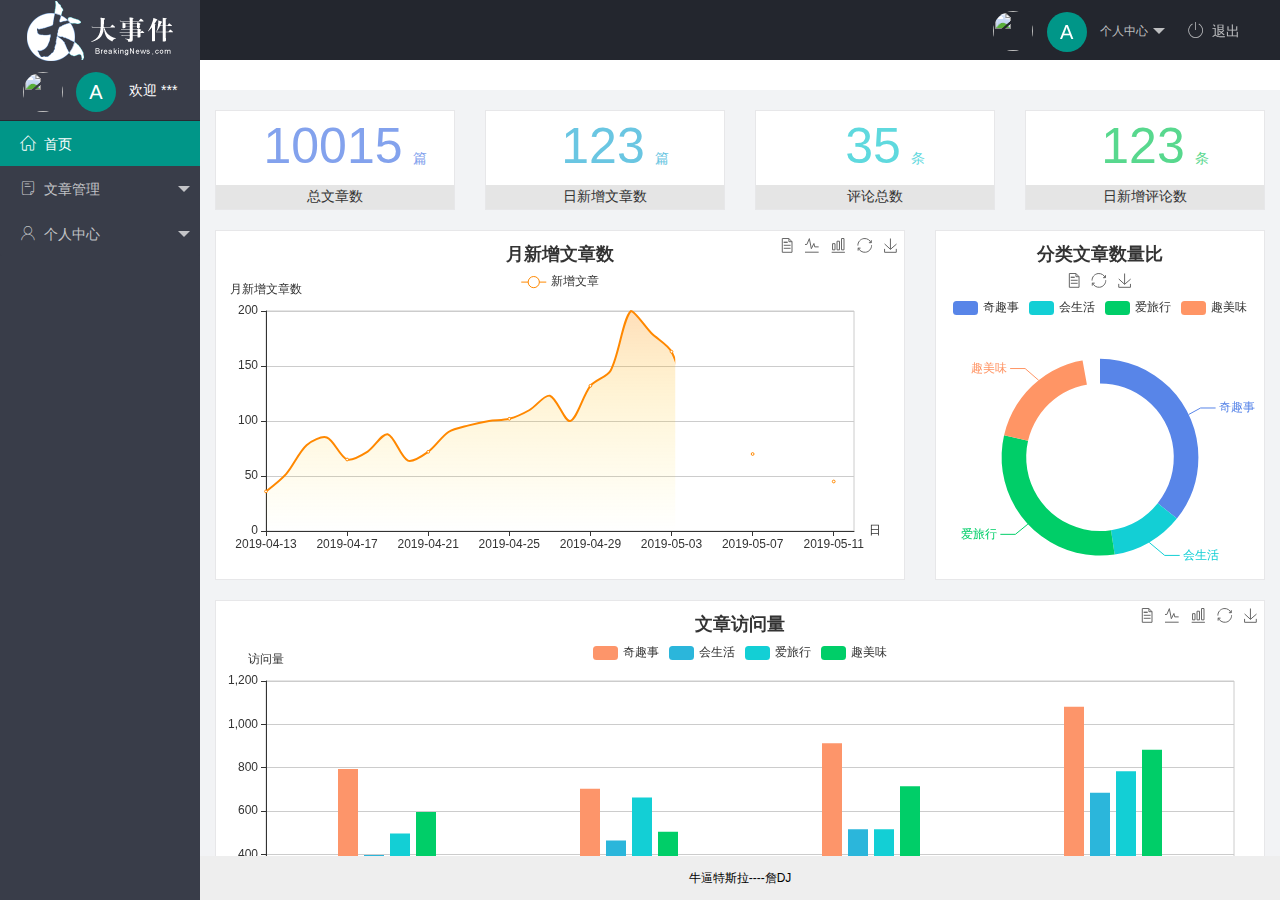
==== commit 0e30ef39: "完成了用户模块" ====
--- a/index.html
+++ b/index.html
@@ -27,9 +27,9 @@
                         个人中心
                     </a>
                     <dl class="layui-nav-child">
-                        <dd><a href="">基本资料</a></dd>
-                        <dd><a href="">更换头像</a></dd>
-                        <dd><a href="">重置密码</a></dd>
+                        <dd><a href="/user/user_info.html" target="fm">基本资料</a></dd>
+                        <dd><a href="/user/user_avatar.html" target="fm">更换头像</a></dd>
+                        <dd><a href="/user/user_pwd.html" target="fm">重置密码</a></dd>
                     </dl>
                 </li>
                 <li class="layui-nav-item" lay-header-event="menuRight" lay-unselect>
@@ -62,9 +62,9 @@
                     <li class="layui-nav-item">
                         <a href="javascript:;"><span class="iconfont icon-user"></span>个人中心</a>
                         <dl class="layui-nav-child">
-                            <dd><a href="javascript:;"><i class="layui-icon layui-icon-app"></i>基本资料</a></dd>
-                            <dd><a href="javascript:;"><i class="layui-icon layui-icon-app"></i>更换头像</a></dd>
-                            <dd><a href="javascript:;"><i class="layui-icon layui-icon-app"></i>重置密码</a></dd>
+                            <dd><a href="/user/user_info.html" target="fm"><i class="layui-icon layui-icon-app"></i>基本资料</a></dd>
+                            <dd><a href="/user/user_avatar.html" target="fm"><i class="layui-icon layui-icon-app"></i>更换头像</a></dd>
+                            <dd><a href="/user/user_pwd.html" target="fm"><i class="layui-icon layui-icon-app"></i>重置密码</a></dd>
                         </dl>
                     </li>
                 </ul>
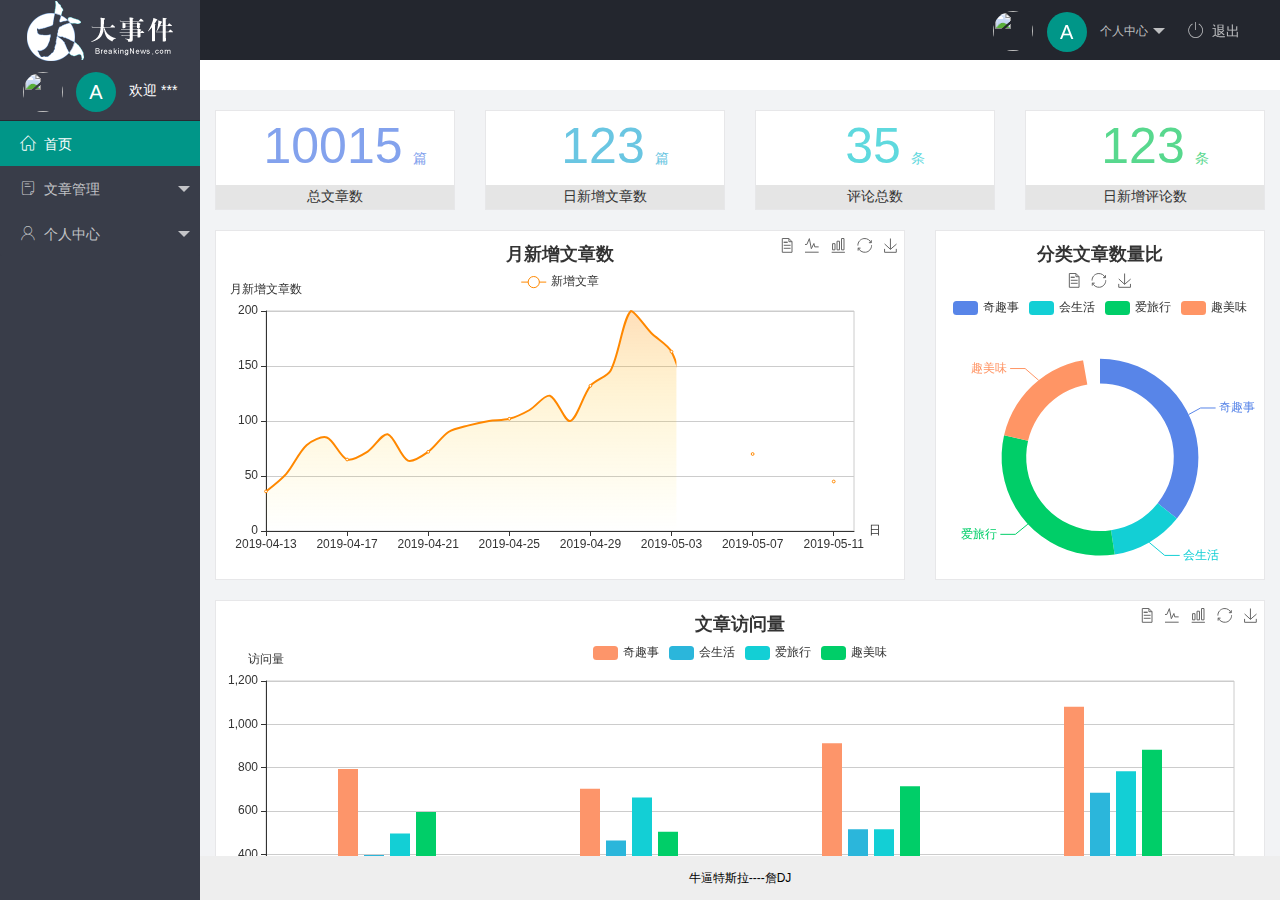
==== commit cfad9a07: "完成首页功能" ====
--- a/index.html
+++ b/index.html
@@ -54,9 +54,9 @@
                     <li class="layui-nav-item">
                         <a class="" href="javascript:;"><span class="iconfont icon-16"></span>文章管理</a>
                         <dl class="layui-nav-child">
-                            <dd><a href="javascript:;"><i class="layui-icon layui-icon-app"></i>文章类别</a></dd>
-                            <dd><a href="javascript:;"><i class="layui-icon layui-icon-app"></i>文章列表</a></dd>
-                            <dd><a href="javascript:;"><i class="layui-icon layui-icon-app"></i>发布文章</a></dd>
+                            <dd><a href="/article/art_cate.html" target="fm"><i class="layui-icon layui-icon-app"></i>文章类别</a></dd>
+                            <dd class="art_list"><a href="/article/art_list.html" target="fm"><i class="layui-icon layui-icon-app"></i>文章列表</a></dd>
+                            <dd><a href="/article/art_pub.html" target="fm"><i class="layui-icon layui-icon-app"></i>发布文章</a></dd>
                         </dl>
                     </li>
                     <li class="layui-nav-item">
